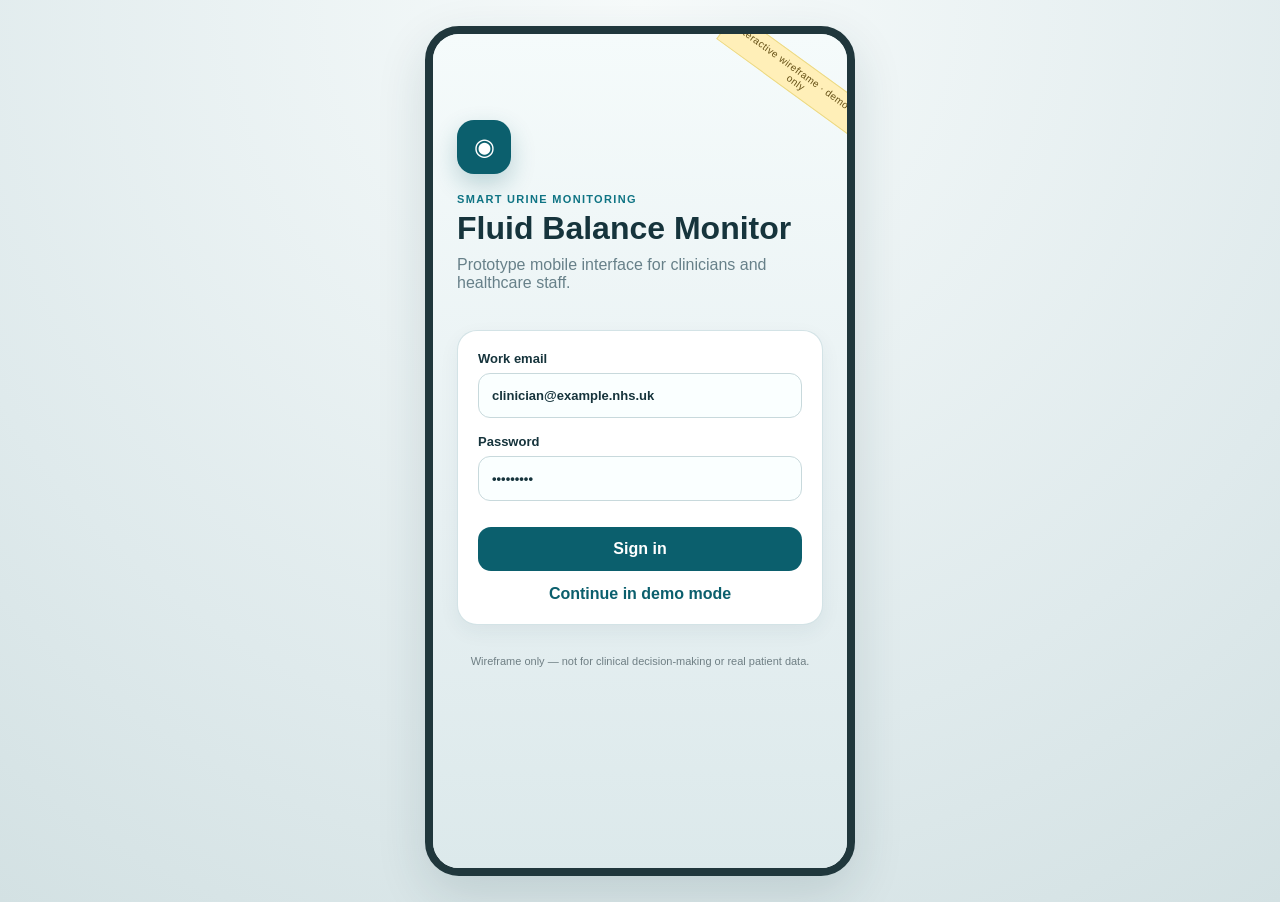
==== docs/index.html @ bb733d7a "Add mobile application wireframe" ====
<!doctype html>
<html lang="en">
<head>
  <meta charset="utf-8" />
  <meta name="viewport" content="width=device-width, initial-scale=1, viewport-fit=cover" />
  <meta name="theme-color" content="#0b5f6d" />
  <title>Smart Urine Monitoring – Mobile Wireframe</title>
  <link rel="stylesheet" href="styles.css" />
</head>
<body>
  <main class="app-shell" aria-label="Smart Urine Monitoring mobile wireframe">
    <div class="prototype-ribbon">Interactive wireframe · demo data only</div>

    <section id="login-screen" class="screen active auth-screen" data-screen="login">
      <div class="brand-block">
        <div class="brand-mark" aria-hidden="true">◉</div>
        <p class="eyebrow">SMART URINE MONITORING</p>
        <h1>Fluid Balance Monitor</h1>
        <p class="muted">Prototype mobile interface for clinicians and healthcare staff.</p>
      </div>

      <form id="login-form" class="card form-card">
        <label>
          Work email
          <input id="email" type="email" value="clinician@example.nhs.uk" autocomplete="username" required />
        </label>
        <label>
          Password
          <input id="password" type="password" value="prototype" autocomplete="current-password" required />
        </label>
        <button class="btn primary" type="submit">Sign in</button>
        <button class="text-btn" type="button" id="demo-login">Continue in demo mode</button>
      </form>

      <p class="clinical-note">Wireframe only — not for clinical decision-making or real patient data.</p>
    </section>

    <section id="app-screen" class="screen" data-screen="app">
      <header class="topbar">
        <div>
          <p class="eyebrow">SMART URINE MONITORING</p>
          <h2 id="page-title">Scan urinary bag</h2>
        </div>
        <button id="notification-button" class="icon-button" aria-label="Notifications">🔔<span id="notification-dot" class="notification-dot hidden"></span></button>
      </header>

      <div class="view active" id="scan-view" data-view="scan">
        <div class="section-intro">
          <h3>Link a urinary bag</h3>
          <p>Scan the QR label on the urinary bag to link the patient, bag and Nesso N1 device.</p>
        </div>

        <div class="camera-card">
          <video id="camera" playsinline muted></video>
          <div id="camera-placeholder" class="camera-placeholder">
            <div class="scan-frame" aria-hidden="true"><span></span><span></span><span></span><span></span></div>
            <p>Position the bag QR code inside the frame</p>
          </div>
          <div class="scan-line" aria-hidden="true"></div>
        </div>

        <div id="scan-message" class="status-line">Camera is off.</div>
        <button id="start-camera" class="btn secondary">Start camera / QR scan</button>
        <button id="demo-scan" class="btn primary">Use demo QR code</button>

        <div class="link-card">
          <strong>Expected QR content</strong>
          <code>UB-2026-001 | Patient P-0001 | Device NC-72X</code>
        </div>
      </div>

      <div class="view" id="patient-view" data-view="patient">
        <div class="patient-hero card">
          <div class="avatar">DP</div>
          <div>
            <p class="eyebrow">LINKED PATIENT</p>
            <h3>Demo Patient</h3>
            <p class="muted">Patient ID P-0001</p>
          </div>
          <span class="pill success">Bag linked</span>
        </div>

        <div class="card details-list">
          <div><span>Ward</span><strong>Ward 5A</strong></div>
          <div><span>Bed</span><strong>12</strong></div>
          <div><span>Urinary bag</span><strong>UB-2026-001</strong></div>
          <div><span>Device</span><strong>Nesso N1 · NC-72X</strong></div>
          <div><span>Monitoring</span><strong>Continuous</strong></div>
          <div><span>Last QR scan</span><strong id="last-scan-time">Not scanned</strong></div>
        </div>

        <button class="btn primary nav-shortcut" data-go="dashboard">View fluid balance</button>
        <button class="btn ghost nav-shortcut" data-go="scan">Scan a different bag</button>
      </div>

      <div class="view" id="dashboard-view" data-view="dashboard">
        <div id="alert-banner" class="alert-banner hidden" role="alert">
          <div class="alert-icon">!</div>
          <div>
            <strong>Urine volume above threshold</strong>
            <p><span id="alert-volume">0</span> mL recorded; threshold is <span id="alert-threshold">0</span> mL.</p>
          </div>
          <button id="ack-alert" class="small-btn">Acknowledge</button>
        </div>

        <div class="dashboard-head">
          <div>
            <p class="eyebrow">PATIENT P-0001 · BAG UB-2026-001</p>
            <h3>Current fluid output</h3>
          </div>
          <span id="connection-pill" class="pill">Demo feed</span>
        </div>

        <div class="card metric-card">
          <div class="metric-topline">
            <span>Urine volume</span>
            <span id="volume-status" class="pill success">Within threshold</span>
          </div>
          <div class="big-number"><span id="volume-value">50.4</span><small>mL</small></div>
          <div class="progress-track"><div id="volume-progress" class="progress-fill"></div></div>
          <p class="progress-caption"><span>0 mL</span><span>Alert threshold: <strong id="threshold-inline">400</strong> mL</span></p>
        </div>

        <div class="metric-grid">
          <div class="card mini-metric"><span>Clarity</span><strong id="clarity-value">CLOUDY</strong><small>Sensor state</small></div>
          <div class="card mini-metric"><span>Pulses</span><strong id="pulses-value">226</strong><small>Flow sensor</small></div>
        </div>

        <div class="card source-card">
          <div class="source-header">
            <div>
              <span class="eyebrow">PROTOTYPE INPUT</span>
              <h4>Nesso N1 sensor feed</h4>
            </div>
            <span id="feed-time">Sample reading</span>
          </div>
          <div class="sensor-row"><span>Turbidity raw</span><strong id="raw-value">1731</strong></div>
          <div class="sensor-row"><span>Vout</span><strong><span id="vout-value">1.39</span> V</strong></div>
          <div class="sensor-row"><span>Vin</span><strong><span id="vin-value">2.09</span> V</strong></div>
          <div class="button-row">
            <button id="serial-connect" class="btn secondary compact">Connect Web Serial</button>
            <button id="simulate-reading" class="btn ghost compact">+50 mL demo</button>
          </div>
          <p id="serial-status" class="helper">Web Serial is optional; demo mode works on GitHub Pages without hardware.</p>
        </div>

        <div class="card threshold-callout">
          <div><strong>High-volume alert</strong><p>Current threshold: <span id="threshold-card">400</span> mL</p></div>
          <button class="small-btn nav-shortcut" data-go="settings">Change</button>
        </div>
      </div>

      <div class="view" id="notifications-view" data-view="notifications">
        <div class="section-intro">
          <h3>Notifications</h3>
          <p>Clinical alerts created by the monitoring prototype.</p>
        </div>
        <div id="notification-list" class="notification-list">
          <div class="empty-state">
            <div>🔔</div>
            <strong>No alerts yet</strong>
            <p>An alert will appear here when the monitored urine volume exceeds the configured threshold.</p>
          </div>
        </div>
      </div>

      <div class="view" id="settings-view" data-view="settings">
        <div class="section-intro">
          <h3>Alert threshold</h3>
          <p>Set the urine-volume level at which this patient should generate an app notification.</p>
        </div>

        <form id="threshold-form" class="card form-card">
          <label>
            High urine volume threshold (mL)
            <input id="threshold-input" type="number" min="50" max="2000" step="10" value="400" />
          </label>
          <input id="threshold-range" type="range" min="50" max="1000" step="10" value="400" aria-label="High urine volume threshold" />
          <div class="range-labels"><span>50 mL</span><strong><span id="threshold-preview">400</span> mL</strong><span>1000 mL</span></div>
          <button type="submit" class="btn primary">Save threshold</button>
        </form>

        <div class="card settings-card">
          <div><span>Alert channel</span><strong>In-app notification</strong></div>
          <div><span>Patient</span><strong>P-0001</strong></div>
          <div><span>Bag</span><strong>UB-2026-001</strong></div>
          <div><span>Data source</span><strong id="settings-source">Demo / Web Serial</strong></div>
        </div>

        <div class="card repo-card">
          <p class="eyebrow">PROJECT LINKS</p>
          <h4>Prototype source files</h4>
          <a href="https://github.com/SangeetaBhattacharya/Project" target="_blank" rel="noreferrer">Open Project repository ↗</a>
          <a href="https://github.com/SangeetaBhattacharya/Project/blob/main/urine_meter_nesso_n1_wifi_laptop_excel.ino" target="_blank" rel="noreferrer">Laptop / Web Serial firmware ↗</a>
          <a href="https://github.com/SangeetaBhattacharya/Project/blob/main/urine_meter_nesso_n1_wifi_excel.ino" target="_blank" rel="noreferrer">Wi-Fi / Excel firmware ↗</a>
          <a href="https://sangeetabhattacharya.github.io/index/" target="_blank" rel="noreferrer">Existing Nesso N1 Sensor Logger ↗</a>
        </div>
      </div>

      <nav class="bottom-nav" aria-label="Primary navigation">
        <button class="nav-item active" data-go="scan"><span>⌗</span><small>Scan</small></button>
        <button class="nav-item" data-go="patient"><span>♙</span><small>Patient</small></button>
        <button class="nav-item" data-go="dashboard"><span>▥</span><small>Balance</small></button>
        <button class="nav-item" data-go="notifications"><span>♢</span><small>Alerts</small></button>
        <button class="nav-item" data-go="settings"><span>⚙</span><small>Settings</small></button>
      </nav>
    </section>

    <div id="toast" class="toast" role="status" aria-live="polite"></div>
  </main>
  <script src="app.js"></script>
</body>
</html>
---- docs/styles.css ----
:root {
  --ink: #16343c;
  --muted: #678089;
  --line: #d9e5e8;
  --surface: #ffffff;
  --background: #edf4f5;
  --primary: #0b5f6d;
  --primary-2: #0f7484;
  --primary-soft: #e4f1f3;
  --success: #16794a;
  --success-soft: #e6f4ed;
  --warning: #b86c0e;
  --danger: #b52b35;
  --danger-soft: #fff0f1;
  --shadow: 0 18px 50px rgba(20, 55, 63, .14);
}
* { box-sizing: border-box; }
html { background: #dce8ea; }
body {
  margin: 0;
  min-height: 100vh;
  font-family: Inter, ui-sans-serif, -apple-system, BlinkMacSystemFont, "Segoe UI", sans-serif;
  color: var(--ink);
  background: radial-gradient(circle at top, #f7fbfb 0, #dfeaec 68%, #d3e1e3 100%);
}
button, input { font: inherit; }
button { cursor: pointer; }
.app-shell {
  position: relative;
  width: min(100%, 430px);
  min-height: 100vh;
  margin: 0 auto;
  background: var(--background);
  overflow-x: hidden;
  overflow-y: visible;
}
@media (min-width: 700px) {
  body { padding: 26px; }
  .app-shell { min-height: 850px; height: min(900px, calc(100vh - 52px)); border-radius: 34px; box-shadow: var(--shadow); border: 8px solid #20373c; }
}
.prototype-ribbon {
  position: absolute; z-index: 30; right: -42px; top: 27px; transform: rotate(36deg);
  width: 180px; text-align: center; padding: 5px 8px; font-size: 10px; letter-spacing: .04em;
  background: #ffefb8; color: #655015; border: 1px solid #ebd984;
}
.screen { display: none; min-height: 100vh; }
.screen.active { display: block; }
.auth-screen { padding: 86px 24px 30px; background: linear-gradient(180deg, #f5fbfb 0%, #e7f0f2 58%, #dce9eb 100%); }
.brand-block { margin-bottom: 38px; }
.brand-mark { width: 54px; height: 54px; border-radius: 17px; display: grid; place-items: center; background: var(--primary); color: white; font-size: 24px; margin-bottom: 19px; box-shadow: 0 10px 24px rgba(11,95,109,.24); }
.eyebrow { margin: 0 0 6px; font-size: 11px; font-weight: 800; letter-spacing: .12em; color: var(--primary-2); }
h1, h2, h3, h4, p { margin-top: 0; }
h1 { font-size: 32px; line-height: 1.08; margin-bottom: 10px; }
h2 { font-size: 21px; margin: 0; }
h3 { font-size: 20px; margin-bottom: 7px; }
h4 { font-size: 16px; margin-bottom: 5px; }
.muted, .section-intro p, .helper { color: var(--muted); }
.card { background: var(--surface); border: 1px solid rgba(208, 225, 228, .92); border-radius: 20px; box-shadow: 0 7px 20px rgba(35,75,84,.06); }
.form-card { padding: 20px; }
label { display: block; font-size: 13px; font-weight: 700; margin-bottom: 16px; }
input[type="email"], input[type="password"], input[type="number"] { width: 100%; margin-top: 7px; padding: 14px 13px; border: 1px solid #c8d9dc; border-radius: 12px; background: #faffff; color: var(--ink); outline: none; }
input:focus { border-color: var(--primary-2); box-shadow: 0 0 0 3px rgba(15,116,132,.12); }
.btn { width: 100%; border: 0; border-radius: 13px; padding: 13px 16px; font-weight: 800; margin-top: 10px; }
.btn.primary { background: var(--primary); color: white; }
.btn.secondary { background: var(--primary-soft); color: var(--primary); border: 1px solid #c5e0e4; }
.btn.ghost { background: transparent; color: var(--primary); border: 1px solid #bcd4d8; }
.btn.compact { margin-top: 0; padding: 10px; font-size: 12px; }
.text-btn { display: block; margin: 13px auto 0; background: none; border: 0; color: var(--primary); font-weight: 700; }
.clinical-note { margin: 28px 12px 0; font-size: 11px; line-height: 1.5; text-align: center; color: #6f7f84; }
#app-screen { padding-bottom: 92px; }
.topbar { position: sticky; top: 0; z-index: 20; display: flex; align-items: center; justify-content: space-between; padding: 21px 19px 15px; background: rgba(237,244,245,.94); backdrop-filter: blur(16px); border-bottom: 1px solid rgba(205,221,224,.72); }
.topbar .eyebrow { margin-bottom: 3px; }
.icon-button { position: relative; border: 1px solid #cedfe2; background: white; width: 42px; height: 42px; border-radius: 13px; }
.notification-dot { position: absolute; top: 7px; right: 7px; width: 9px; height: 9px; border-radius: 50%; background: var(--danger); border: 2px solid white; }
.hidden { display: none !important; }
.view { display: none; padding: 20px 18px 26px; }
.view.active { display: block; }
.section-intro { margin-bottom: 18px; }
.section-intro p { font-size: 13px; line-height: 1.5; margin-bottom: 0; }
.camera-card { position: relative; aspect-ratio: 4/5; max-height: 410px; overflow: hidden; border-radius: 26px; background: #18363d; border: 1px solid #31535a; box-shadow: 0 14px 34px rgba(20,55,63,.18); }
#camera { width: 100%; height: 100%; object-fit: cover; display: none; }
.camera-card.camera-on #camera { display: block; }
.camera-card.camera-on .camera-placeholder { background: rgba(7,33,38,.22); }
.camera-placeholder { position: absolute; inset: 0; display: flex; flex-direction: column; justify-content: center; align-items: center; gap: 22px; color: #dcecef; text-align: center; padding: 28px; background: radial-gradient(circle, #254a53, #17333a 70%); }
.scan-frame { position: relative; width: 190px; height: 190px; }
.scan-frame span { position: absolute; width: 45px; height: 45px; border-color: white; border-style: solid; }
.scan-frame span:nth-child(1) { top:0; left:0; border-width: 3px 0 0 3px; border-radius: 10px 0 0 0; }
.scan-frame span:nth-child(2) { top:0; right:0; border-width: 3px 3px 0 0; border-radius: 0 10px 0 0; }
.scan-frame span:nth-child(3) { bottom:0; left:0; border-width: 0 0 3px 3px; border-radius: 0 0 0 10px; }
.scan-frame span:nth-child(4) { bottom:0; right:0; border-width: 0 3px 3px 0; border-radius: 0 0 10px 0; }
.scan-line { position: absolute; z-index: 3; left: 26%; right: 26%; top: 48%; height: 2px; background: #7cf3d0; box-shadow: 0 0 12px #7cf3d0; animation: scan 2s ease-in-out infinite; }
@keyframes scan { 0%,100% { transform: translateY(-75px); opacity:.45;} 50% { transform: translateY(75px); opacity:1;} }
.status-line { font-size: 12px; color: var(--muted); padding: 12px 3px 2px; }
.link-card { margin-top: 17px; padding: 14px 15px; border-radius: 14px; background: #e5eef0; border: 1px dashed #aac4c9; font-size: 12px; }
.link-card code { display: block; margin-top: 7px; color: #44636a; white-space: normal; }
.patient-hero { padding: 16px; display: grid; grid-template-columns: 48px 1fr auto; gap: 12px; align-items: center; margin-bottom: 14px; }
.avatar { width: 48px; height: 48px; border-radius: 15px; background: var(--primary-soft); color: var(--primary); display: grid; place-items:center; font-weight: 900; }
.patient-hero h3, .patient-hero p { margin-bottom: 0; }
.pill { display: inline-flex; align-items: center; gap: 5px; border-radius: 999px; padding: 6px 9px; background: #eef3f4; color: #526a70; font-size: 10px; font-weight: 800; white-space: nowrap; }
.pill.success { background: var(--success-soft); color: var(--success); }
.pill.danger { background: var(--danger-soft); color: var(--danger); }
.details-list { padding: 5px 15px; margin-bottom: 14px; }
.details-list > div, .settings-card > div { display: flex; justify-content: space-between; gap: 18px; padding: 14px 0; border-bottom: 1px solid #e8eff0; font-size: 13px; }
.details-list > div:last-child, .settings-card > div:last-child { border-bottom: 0; }
.details-list span, .settings-card span { color: var(--muted); }
.dashboard-head { display: flex; justify-content: space-between; align-items: start; margin-bottom: 12px; }
.metric-card { padding: 18px; }
.metric-topline { display:flex; justify-content: space-between; align-items:center; font-size: 13px; color: var(--muted); }
.big-number { font-size: 53px; letter-spacing: -0.04em; font-weight: 850; margin: 15px 0 13px; color: var(--ink); }
.big-number small { font-size: 16px; letter-spacing: 0; margin-left: 7px; color: var(--muted); }
.progress-track { height: 10px; background: #e6edef; border-radius: 999px; overflow: hidden; }
.progress-fill { height: 100%; width: 12.6%; background: var(--primary-2); border-radius: inherit; transition: width .35s ease, background .2s ease; }
.progress-fill.danger { background: var(--danger); }
.progress-caption { display:flex; justify-content:space-between; margin: 8px 0 0; font-size:10px; color:var(--muted); }
.metric-grid { display:grid; grid-template-columns:1fr 1fr; gap: 11px; margin-top: 11px; }
.mini-metric { padding: 15px; }
.mini-metric span, .mini-metric small { display:block; color:var(--muted); font-size:11px; }
.mini-metric strong { display:block; margin:8px 0 3px; font-size:18px; }
.source-card { margin-top: 11px; padding: 16px; }
.source-header { display:flex; justify-content:space-between; gap:12px; align-items:start; padding-bottom: 7px; }
.source-header h4 { margin:0; }
.source-header > span { color:var(--muted); font-size:10px; }
.sensor-row { display:flex; justify-content:space-between; padding:10px 0; border-top:1px solid #e9eff0; font-size:12px; }
.sensor-row span { color:var(--muted); }
.button-row { display:grid; grid-template-columns:1.35fr 1fr; gap:8px; margin-top:8px; }
.helper { font-size: 10px; line-height:1.4; margin:9px 0 0; }
.threshold-callout { display:flex; justify-content:space-between; align-items:center; margin-top:11px; padding:15px; }
.threshold-callout p { margin:4px 0 0; color:var(--muted); font-size:11px; }
.small-btn { border:1px solid #c1d5d9; background:#f7fbfb; color:var(--primary); border-radius:10px; padding:8px 10px; font-size:11px; font-weight:800; }
.alert-banner { display:grid; grid-template-columns:36px 1fr; gap:10px; align-items:start; margin-bottom:12px; padding:13px; border-radius:16px; background:var(--danger-soft); border:1px solid #efc3c8; color:#7d222a; }
.alert-banner .small-btn { grid-column:2; justify-self:start; background:white; border-color:#e9b8bd; color:#8f2b33; }
.alert-icon { width:34px; height:34px; border-radius:50%; display:grid; place-items:center; background:var(--danger); color:white; font-weight:900; }
.alert-banner p { margin:4px 0 0; font-size:11px; line-height:1.4; }
.notification-list { display:grid; gap:11px; }
.notification-card { padding:15px; border-left:4px solid var(--danger); }
.notification-card time { display:block; font-size:10px; color:var(--muted); margin-top:7px; }
.notification-card p { margin:5px 0 0; font-size:12px; color:#6a3a3f; }
.empty-state { padding:48px 28px; border:1px dashed #bdd0d4; border-radius:20px; text-align:center; color:var(--muted); background:rgba(255,255,255,.55); }
.empty-state > div { font-size:34px; margin-bottom:12px; }
.empty-state strong { color:var(--ink); }
.empty-state p { font-size:12px; line-height:1.5; margin:8px 0 0; }
#threshold-range { width:100%; accent-color: var(--primary); }
.range-labels { display:flex; align-items:center; justify-content:space-between; font-size:10px; color:var(--muted); margin-top:5px; }
.range-labels strong { color:var(--primary); font-size:13px; }
.settings-card { margin-top:12px; padding:5px 15px; }
.repo-card { margin-top:12px; padding:16px; }
.repo-card a { display:block; padding:11px 0; color:var(--primary); text-decoration:none; font-size:12px; font-weight:750; border-top:1px solid #e8eff0; }
.repo-card h4 { margin-bottom:10px; }
.bottom-nav { position:fixed; z-index:22; bottom:0; left:50%; transform:translateX(-50%); width:min(100%, 430px); display:grid; grid-template-columns:repeat(5,1fr); min-height:75px; padding:7px 4px calc(8px + env(safe-area-inset-bottom)); background:rgba(255,255,255,.97); border-top:1px solid #d4e1e3; box-shadow:0 -10px 28px rgba(35,75,84,.06); }
.nav-item { border:0; background:none; color:#789096; display:flex; flex-direction:column; gap:4px; align-items:center; justify-content:center; border-radius:12px; }
.nav-item span { font-size:20px; line-height:1; }
.nav-item small { font-size:9px; font-weight:800; }
.nav-item.active { color:var(--primary); background:#edf7f8; }
.toast { position:absolute; left:18px; right:18px; bottom:91px; z-index:40; transform:translateY(30px); opacity:0; pointer-events:none; padding:12px 14px; border-radius:13px; background:#193f47; color:white; font-size:12px; box-shadow:0 12px 30px rgba(18,51,58,.25); transition:.25s ease; }
.toast.show { transform:translateY(0); opacity:1; }

@media (min-width: 700px) {
  .app-shell { overflow-y: auto; }
  .screen { min-height: 100%; }
  .bottom-nav { bottom: 26px; width: 414px; border-radius: 0 0 25px 25px; }
}
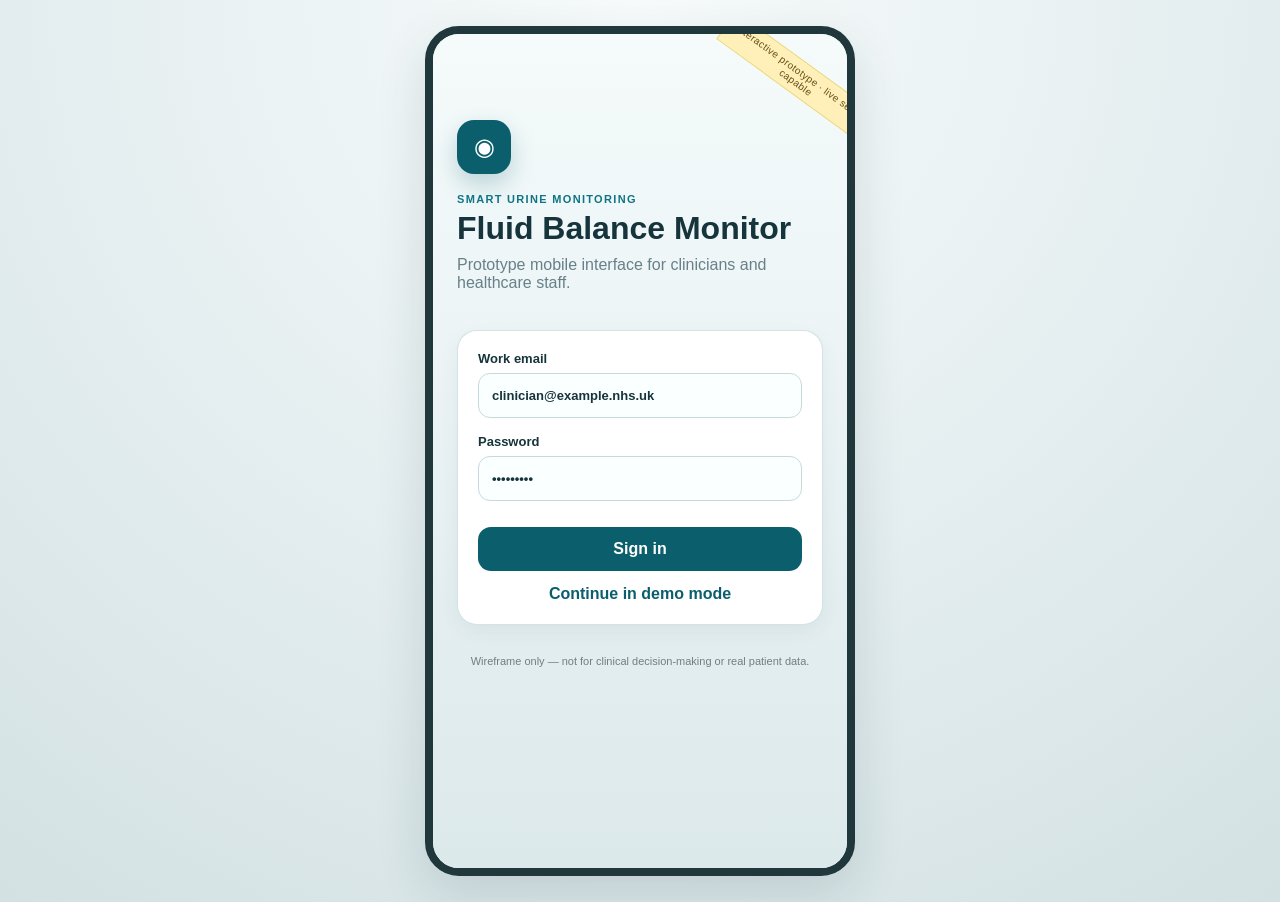
==== commit 435129b3: "Update print statement from 'Hello' to 'Goodbye'" ====
--- a/docs/index.html
+++ b/docs/index.html
@@ -1,213 +1,1209 @@
 <!doctype html>
 <html lang="en">
+
 <head>
+
   <meta charset="utf-8" />
-  <meta name="viewport" content="width=device-width, initial-scale=1, viewport-fit=cover" />
-  <meta name="theme-color" content="#0b5f6d" />
-  <title>Smart Urine Monitoring – Mobile Wireframe</title>
-  <link rel="stylesheet" href="styles.css" />
+
+  <meta
+    name="viewport"
+    content="width=device-width, initial-scale=1, viewport-fit=cover"
+  />
+
+  <meta
+    name="theme-color"
+    content="#0b5f6d"
+  />
+
+  <title>
+    Smart Urine Monitoring
+  </title>
+
+  <link
+    rel="stylesheet"
+    href="styles.css"
+  />
+
 </head>
+
 <body>
-  <main class="app-shell" aria-label="Smart Urine Monitoring mobile wireframe">
-    <div class="prototype-ribbon">Interactive wireframe · demo data only</div>
-
-    <section id="login-screen" class="screen active auth-screen" data-screen="login">
+
+  <main
+    class="app-shell"
+    aria-label="Smart Urine Monitoring mobile wireframe"
+  >
+
+    <div class="prototype-ribbon">
+      Interactive prototype · live sensor capable
+    </div>
+
+
+    <!-- LOGIN -->
+
+    <section
+      id="login-screen"
+      class="screen active auth-screen"
+    >
+
       <div class="brand-block">
-        <div class="brand-mark" aria-hidden="true">◉</div>
-        <p class="eyebrow">SMART URINE MONITORING</p>
-        <h1>Fluid Balance Monitor</h1>
-        <p class="muted">Prototype mobile interface for clinicians and healthcare staff.</p>
+
+        <div class="brand-mark">
+          ◉
+        </div>
+
+        <p class="eyebrow">
+          SMART URINE MONITORING
+        </p>
+
+        <h1>
+          Fluid Balance Monitor
+        </h1>
+
+        <p class="muted">
+          Prototype mobile interface for clinicians
+          and healthcare staff.
+        </p>
+
       </div>
 
-      <form id="login-form" class="card form-card">
+
+      <form
+        id="login-form"
+        class="card form-card"
+      >
+
         <label>
+
           Work email
-          <input id="email" type="email" value="clinician@example.nhs.uk" autocomplete="username" required />
+
+          <input
+            id="email"
+            type="email"
+            value="clinician@example.nhs.uk"
+            required
+          />
+
         </label>
+
+
         <label>
+
           Password
-          <input id="password" type="password" value="prototype" autocomplete="current-password" required />
+
+          <input
+            id="password"
+            type="password"
+            value="prototype"
+            required
+          />
+
         </label>
-        <button class="btn primary" type="submit">Sign in</button>
-        <button class="text-btn" type="button" id="demo-login">Continue in demo mode</button>
+
+
+        <button
+          class="btn primary"
+          type="submit"
+        >
+          Sign in
+        </button>
+
+
+        <button
+          class="text-btn"
+          type="button"
+          id="demo-login"
+        >
+          Continue in demo mode
+        </button>
+
       </form>
 
-      <p class="clinical-note">Wireframe only — not for clinical decision-making or real patient data.</p>
+
+      <p class="clinical-note">
+        Wireframe only — not for clinical
+        decision-making or real patient data.
+      </p>
+
     </section>
 
-    <section id="app-screen" class="screen" data-screen="app">
+
+    <!-- APPLICATION -->
+
+    <section
+      id="app-screen"
+      class="screen"
+    >
+
+
       <header class="topbar">
+
         <div>
-          <p class="eyebrow">SMART URINE MONITORING</p>
-          <h2 id="page-title">Scan urinary bag</h2>
-        </div>
-        <button id="notification-button" class="icon-button" aria-label="Notifications">🔔<span id="notification-dot" class="notification-dot hidden"></span></button>
+
+          <p class="eyebrow">
+            SMART URINE MONITORING
+          </p>
+
+          <h2 id="page-title">
+            Scan urinary bag
+          </h2>
+
+        </div>
+
+
+        <button
+          id="notification-button"
+          class="icon-button"
+        >
+
+          🔔
+
+          <span
+            id="notification-dot"
+            class="notification-dot hidden"
+          ></span>
+
+        </button>
+
       </header>
 
-      <div class="view active" id="scan-view" data-view="scan">
+
+      <!-- QR SCAN -->
+
+      <div
+        class="view active"
+        data-view="scan"
+      >
+
         <div class="section-intro">
-          <h3>Link a urinary bag</h3>
-          <p>Scan the QR label on the urinary bag to link the patient, bag and Nesso N1 device.</p>
-        </div>
+
+          <h3>
+            Link a urinary bag
+          </h3>
+
+          <p>
+            Scan the QR label on the urinary bag
+            to link the patient, bag and Nesso N1 device.
+          </p>
+
+        </div>
+
 
         <div class="camera-card">
-          <video id="camera" playsinline muted></video>
-          <div id="camera-placeholder" class="camera-placeholder">
-            <div class="scan-frame" aria-hidden="true"><span></span><span></span><span></span><span></span></div>
-            <p>Position the bag QR code inside the frame</p>
-          </div>
-          <div class="scan-line" aria-hidden="true"></div>
-        </div>
-
-        <div id="scan-message" class="status-line">Camera is off.</div>
-        <button id="start-camera" class="btn secondary">Start camera / QR scan</button>
-        <button id="demo-scan" class="btn primary">Use demo QR code</button>
+
+          <video
+            id="camera"
+            playsinline
+            muted
+          ></video>
+
+
+          <div
+            id="camera-placeholder"
+            class="camera-placeholder"
+          >
+
+            <div class="scan-frame">
+
+              <span></span>
+              <span></span>
+              <span></span>
+              <span></span>
+
+            </div>
+
+            <p>
+              Position the bag QR code
+              inside the frame
+            </p>
+
+          </div>
+
+          <div class="scan-line"></div>
+
+        </div>
+
+
+        <div
+          id="scan-message"
+          class="status-line"
+        >
+          Camera is off.
+        </div>
+
+
+        <button
+          id="start-camera"
+          class="btn secondary"
+        >
+          Start camera / QR scan
+        </button>
+
+
+        <button
+          id="demo-scan"
+          class="btn primary"
+        >
+          Use demo QR code
+        </button>
+
 
         <div class="link-card">
-          <strong>Expected QR content</strong>
-          <code>UB-2026-001 | Patient P-0001 | Device NC-72X</code>
-        </div>
+
+          <strong>
+            Expected QR content
+          </strong>
+
+          <code>
+            UB-2026-001 |
+            Patient P-0001 |
+            Device NC-72X
+          </code>
+
+        </div>
+
       </div>
 
-      <div class="view" id="patient-view" data-view="patient">
+
+      <!-- PATIENT DETAILS -->
+
+      <div
+        class="view"
+        data-view="patient"
+      >
+
         <div class="patient-hero card">
-          <div class="avatar">DP</div>
-          <div>
-            <p class="eyebrow">LINKED PATIENT</p>
-            <h3>Demo Patient</h3>
-            <p class="muted">Patient ID P-0001</p>
-          </div>
-          <span class="pill success">Bag linked</span>
-        </div>
+
+          <div class="avatar">
+            DP
+          </div>
+
+          <div>
+
+            <p class="eyebrow">
+              LINKED PATIENT
+            </p>
+
+            <h3>
+              Demo Patient
+            </h3>
+
+            <p class="muted">
+              Patient ID P-0001
+            </p>
+
+          </div>
+
+
+          <span class="pill success">
+            Bag linked
+          </span>
+
+        </div>
+
 
         <div class="card details-list">
-          <div><span>Ward</span><strong>Ward 5A</strong></div>
-          <div><span>Bed</span><strong>12</strong></div>
-          <div><span>Urinary bag</span><strong>UB-2026-001</strong></div>
-          <div><span>Device</span><strong>Nesso N1 · NC-72X</strong></div>
-          <div><span>Monitoring</span><strong>Continuous</strong></div>
-          <div><span>Last QR scan</span><strong id="last-scan-time">Not scanned</strong></div>
-        </div>
-
-        <button class="btn primary nav-shortcut" data-go="dashboard">View fluid balance</button>
-        <button class="btn ghost nav-shortcut" data-go="scan">Scan a different bag</button>
+
+          <div>
+            <span>Ward</span>
+            <strong>Ward 5A</strong>
+          </div>
+
+          <div>
+            <span>Bed</span>
+            <strong>12</strong>
+          </div>
+
+          <div>
+            <span>Urinary bag</span>
+            <strong>UB-2026-001</strong>
+          </div>
+
+          <div>
+            <span>Device</span>
+            <strong>
+              Nesso N1 · NC-72X
+            </strong>
+          </div>
+
+          <div>
+            <span>Monitoring</span>
+            <strong>
+              Continuous
+            </strong>
+          </div>
+
+          <div>
+            <span>Last QR scan</span>
+            <strong id="last-scan-time">
+              Not scanned
+            </strong>
+          </div>
+
+        </div>
+
+
+        <button
+          class="btn primary"
+          data-go="dashboard"
+        >
+          View live urine monitoring
+        </button>
+
       </div>
 
-      <div class="view" id="dashboard-view" data-view="dashboard">
-        <div id="alert-banner" class="alert-banner hidden" role="alert">
-          <div class="alert-icon">!</div>
-          <div>
-            <strong>Urine volume above threshold</strong>
-            <p><span id="alert-volume">0</span> mL recorded; threshold is <span id="alert-threshold">0</span> mL.</p>
-          </div>
-          <button id="ack-alert" class="small-btn">Acknowledge</button>
-        </div>
+
+      <!-- LIVE SENSOR DATA -->
+
+      <div
+        class="view"
+        data-view="dashboard"
+      >
+
+        <div
+          id="alert-banner"
+          class="alert-banner hidden"
+        >
+
+          <div class="alert-icon">
+            !
+          </div>
+
+          <div>
+
+            <strong>
+              Urine volume above threshold
+            </strong>
+
+            <p>
+
+              <span id="alert-volume">
+                0
+              </span>
+
+              mL recorded;
+
+              threshold is
+
+              <span id="alert-threshold">
+                0
+              </span>
+
+              mL.
+
+            </p>
+
+          </div>
+
+
+          <button
+            id="ack-alert"
+            class="small-btn"
+          >
+            Acknowledge
+          </button>
+
+        </div>
+
 
         <div class="dashboard-head">
-          <div>
-            <p class="eyebrow">PATIENT P-0001 · BAG UB-2026-001</p>
-            <h3>Current fluid output</h3>
-          </div>
-          <span id="connection-pill" class="pill">Demo feed</span>
-        </div>
+
+          <div>
+
+            <p class="eyebrow">
+              PATIENT P-0001 · BAG UB-2026-001
+            </p>
+
+            <h3>
+              Current urine output
+            </h3>
+
+          </div>
+
+
+          <span
+            id="connection-pill"
+            class="pill"
+          >
+            Waiting
+          </span>
+
+        </div>
+
 
         <div class="card metric-card">
+
           <div class="metric-topline">
-            <span>Urine volume</span>
-            <span id="volume-status" class="pill success">Within threshold</span>
-          </div>
-          <div class="big-number"><span id="volume-value">50.4</span><small>mL</small></div>
-          <div class="progress-track"><div id="volume-progress" class="progress-fill"></div></div>
-          <p class="progress-caption"><span>0 mL</span><span>Alert threshold: <strong id="threshold-inline">400</strong> mL</span></p>
-        </div>
+
+            <span>
+              Urine volume
+            </span>
+
+            <span
+              id="volume-status"
+              class="pill success"
+            >
+              Within threshold
+            </span>
+
+          </div>
+
+
+          <div class="big-number">
+
+            <span id="volume-value">
+              50.4
+            </span>
+
+            <small>
+              mL
+            </small>
+
+          </div>
+
+
+          <div class="progress-track">
+
+            <div
+              id="volume-progress"
+              class="progress-fill"
+            ></div>
+
+          </div>
+
+
+          <p class="progress-caption">
+
+            <span>
+              0 mL
+            </span>
+
+            <span>
+
+              Alert threshold:
+
+              <strong id="threshold-inline">
+                400
+              </strong>
+
+              mL
+
+            </span>
+
+          </p>
+
+        </div>
+
 
         <div class="metric-grid">
-          <div class="card mini-metric"><span>Clarity</span><strong id="clarity-value">CLOUDY</strong><small>Sensor state</small></div>
-          <div class="card mini-metric"><span>Pulses</span><strong id="pulses-value">226</strong><small>Flow sensor</small></div>
-        </div>
+
+          <div class="card mini-metric">
+
+            <span>
+              Clarity
+            </span>
+
+            <strong id="clarity-value">
+              CLOUDY
+            </strong>
+
+            <small>
+              Sensor state
+            </small>
+
+          </div>
+
+
+          <div class="card mini-metric">
+
+            <span>
+              Pulses
+            </span>
+
+            <strong id="pulses-value">
+              226
+            </strong>
+
+            <small>
+              Flow sensor
+            </small>
+
+          </div>
+
+        </div>
+
 
         <div class="card source-card">
+
           <div class="source-header">
+
             <div>
-              <span class="eyebrow">PROTOTYPE INPUT</span>
-              <h4>Nesso N1 sensor feed</h4>
+
+              <span class="eyebrow">
+                PROTOTYPE INPUT
+              </span>
+
+              <h4>
+                Nesso N1 sensor feed
+              </h4>
+
             </div>
-            <span id="feed-time">Sample reading</span>
-          </div>
-          <div class="sensor-row"><span>Turbidity raw</span><strong id="raw-value">1731</strong></div>
-          <div class="sensor-row"><span>Vout</span><strong><span id="vout-value">1.39</span> V</strong></div>
-          <div class="sensor-row"><span>Vin</span><strong><span id="vin-value">2.09</span> V</strong></div>
+
+            <span id="feed-time">
+              Waiting
+            </span>
+
+          </div>
+
+
+          <div class="sensor-row">
+
+            <span>
+              Turbidity raw
+            </span>
+
+            <strong id="raw-value">
+              1731
+            </strong>
+
+          </div>
+
+
+          <div class="sensor-row">
+
+            <span>
+              Vout
+            </span>
+
+            <strong>
+
+              <span id="vout-value">
+                1.39
+              </span>
+
+              V
+
+            </strong>
+
+          </div>
+
+
+          <div class="sensor-row">
+
+            <span>
+              Vin
+            </span>
+
+            <strong>
+
+              <span id="vin-value">
+                2.09
+              </span>
+
+              V
+
+            </strong>
+
+          </div>
+
+
           <div class="button-row">
-            <button id="serial-connect" class="btn secondary compact">Connect Web Serial</button>
-            <button id="simulate-reading" class="btn ghost compact">+50 mL demo</button>
-          </div>
-          <p id="serial-status" class="helper">Web Serial is optional; demo mode works on GitHub Pages without hardware.</p>
-        </div>
+
+            <button
+              id="serial-connect"
+              class="btn secondary compact"
+            >
+              Connect Web Serial
+            </button>
+
+
+            <button
+              id="simulate-reading"
+              class="btn ghost compact"
+            >
+              +50 mL demo
+            </button>
+
+          </div>
+
+
+          <p
+            id="serial-status"
+            class="helper"
+          >
+            When using the separate Sensor Logger,
+            do not connect Web Serial here.
+          </p>
+
+        </div>
+
 
         <div class="card threshold-callout">
-          <div><strong>High-volume alert</strong><p>Current threshold: <span id="threshold-card">400</span> mL</p></div>
-          <button class="small-btn nav-shortcut" data-go="settings">Change</button>
-        </div>
+
+          <div>
+
+            <strong>
+              High-volume alert
+            </strong>
+
+            <p>
+
+              Current threshold:
+
+              <span id="threshold-card">
+                400
+              </span>
+
+              mL
+
+            </p>
+
+          </div>
+
+
+          <button
+            class="small-btn"
+            data-go="settings"
+          >
+            Change
+          </button>
+
+        </div>
+
+
+        <button
+          class="btn primary"
+          data-go="chart"
+        >
+          Open fluid balance chart
+        </button>
+
       </div>
 
-      <div class="view" id="notifications-view" data-view="notifications">
+
+      <!-- FLUID BALANCE CHART -->
+
+      <div
+        class="view"
+        data-view="chart"
+      >
+
         <div class="section-intro">
-          <h3>Notifications</h3>
-          <p>Clinical alerts created by the monitoring prototype.</p>
-        </div>
-        <div id="notification-list" class="notification-list">
+
+          <h3>
+            Fluid balance chart
+          </h3>
+
+          <p>
+            Urine output is filled automatically
+            from the Nesso N1.
+            Other values are entered by nursing staff.
+          </p>
+
+        </div>
+
+
+        <div class="card live-strip">
+
+          <div>
+
+            <span class="eyebrow">
+              LIVE NESSO N1
+            </span>
+
+            <strong>
+
+              <span id="chart-live-volume">
+                0.0
+              </span>
+
+              mL cumulative urine
+
+            </strong>
+
+            <small id="chart-source">
+              Waiting for sensor feed
+            </small>
+
+          </div>
+
+
+          <span
+            id="chart-connection-pill"
+            class="pill"
+          >
+            Waiting
+          </span>
+
+        </div>
+
+
+        <div class="chart-actions">
+
+          <button
+            id="add-current-hour"
+            class="btn secondary compact"
+          >
+            + Current hour
+          </button>
+
+
+          <button
+            id="export-fluid-csv"
+            class="btn ghost compact"
+          >
+            Export CSV
+          </button>
+
+        </div>
+
+
+        <div class="fluid-table-wrap card">
+
+          <table class="fluid-table">
+
+            <thead>
+
+              <tr class="group-head">
+
+                <th rowspan="2">
+                  Time
+                </th>
+
+                <th colspan="4">
+                  Fluid Input (mL)
+                </th>
+
+                <th colspan="4">
+                  Fluid Output (mL)
+                </th>
+
+                <th rowspan="2">
+                  Cumulative
+                  <br>
+                  Balance
+                </th>
+
+                <th rowspan="2">
+                  RN
+                  <br>
+                  Initials
+                </th>
+
+              </tr>
+
+
+              <tr>
+
+                <th>
+                  Oral
+                </th>
+
+                <th>
+                  IV
+                  <br>
+                  Fluids
+                </th>
+
+                <th>
+                  IV
+                  <br>
+                  Meds
+                </th>
+
+                <th>
+                  Running
+                  <br>
+                  Total
+                </th>
+
+                <th class="auto-head">
+                  Urine
+                  <br>
+                  <small>
+                    Auto
+                  </small>
+                </th>
+
+                <th>
+                  Drain
+                </th>
+
+                <th>
+                  Vomit
+                </th>
+
+                <th>
+                  Running
+                  <br>
+                  Total
+                </th>
+
+              </tr>
+
+            </thead>
+
+
+            <tbody id="fluid-balance-body">
+            </tbody>
+
+          </table>
+
+        </div>
+
+
+        <p class="table-hint">
+          ↔ Swipe horizontally to see all columns.
+          Urine cells are read-only and update
+          automatically from the Nesso N1.
+        </p>
+
+
+        <div class="card balance-summary">
+
+          <div>
+
+            <span>
+              Total input
+            </span>
+
+            <strong>
+
+              <span id="summary-input">
+                0
+              </span>
+
+              mL
+
+            </strong>
+
+          </div>
+
+
+          <div>
+
+            <span>
+              Total output
+            </span>
+
+            <strong>
+
+              <span id="summary-output">
+                0
+              </span>
+
+              mL
+
+            </strong>
+
+          </div>
+
+
+          <div>
+
+            <span>
+              Current balance
+            </span>
+
+            <strong id="summary-balance">
+              0 mL
+            </strong>
+
+          </div>
+
+        </div>
+
+
+        <div class="card chart-note">
+
+          <strong>
+            Automatic urine logging
+          </strong>
+
+          <p>
+            The Nesso N1 reports cumulative volume.
+            The application records only the increase
+            since the previous reading into the current
+            hourly row.
+          </p>
+
+        </div>
+
+
+        <button
+          id="reset-fluid-session"
+          class="btn ghost"
+        >
+          Start new fluid-balance session
+        </button>
+
+      </div>
+
+
+      <!-- ALERTS -->
+
+      <div
+        class="view"
+        data-view="notifications"
+      >
+
+        <div class="section-intro">
+
+          <h3>
+            Notifications
+          </h3>
+
+          <p>
+            Alerts generated by
+            the monitoring prototype.
+          </p>
+
+        </div>
+
+
+        <div
+          id="notification-list"
+          class="notification-list"
+        >
+
           <div class="empty-state">
-            <div>🔔</div>
-            <strong>No alerts yet</strong>
-            <p>An alert will appear here when the monitored urine volume exceeds the configured threshold.</p>
-          </div>
-        </div>
+
+            <div>
+              🔔
+            </div>
+
+            <strong>
+              No alerts yet
+            </strong>
+
+            <p>
+              An alert will appear here
+              if urine volume exceeds
+              the configured threshold.
+            </p>
+
+          </div>
+
+        </div>
+
       </div>
 
-      <div class="view" id="settings-view" data-view="settings">
+
+      <!-- SETTINGS -->
+
+      <div
+        class="view"
+        data-view="settings"
+      >
+
         <div class="section-intro">
-          <h3>Alert threshold</h3>
-          <p>Set the urine-volume level at which this patient should generate an app notification.</p>
-        </div>
-
-        <form id="threshold-form" class="card form-card">
+
+          <h3>
+            Alert threshold
+          </h3>
+
+          <p>
+            Set the urine-volume level
+            that should generate an alert.
+          </p>
+
+        </div>
+
+
+        <form
+          id="threshold-form"
+          class="card form-card"
+        >
+
           <label>
+
             High urine volume threshold (mL)
-            <input id="threshold-input" type="number" min="50" max="2000" step="10" value="400" />
+
+            <input
+              id="threshold-input"
+              type="number"
+              min="50"
+              max="2000"
+              step="10"
+              value="400"
+            />
+
           </label>
-          <input id="threshold-range" type="range" min="50" max="1000" step="10" value="400" aria-label="High urine volume threshold" />
-          <div class="range-labels"><span>50 mL</span><strong><span id="threshold-preview">400</span> mL</strong><span>1000 mL</span></div>
-          <button type="submit" class="btn primary">Save threshold</button>
+
+
+          <input
+            id="threshold-range"
+            type="range"
+            min="50"
+            max="1000"
+            step="10"
+            value="400"
+          />
+
+
+          <div class="range-labels">
+
+            <span>
+              50 mL
+            </span>
+
+            <strong>
+
+              <span id="threshold-preview">
+                400
+              </span>
+
+              mL
+
+            </strong>
+
+            <span>
+              1000 mL
+            </span>
+
+          </div>
+
+
+          <button
+            type="submit"
+            class="btn primary"
+          >
+            Save threshold
+          </button>
+
         </form>
 
+
         <div class="card settings-card">
-          <div><span>Alert channel</span><strong>In-app notification</strong></div>
-          <div><span>Patient</span><strong>P-0001</strong></div>
-          <div><span>Bag</span><strong>UB-2026-001</strong></div>
-          <div><span>Data source</span><strong id="settings-source">Demo / Web Serial</strong></div>
-        </div>
-
-        <div class="card repo-card">
-          <p class="eyebrow">PROJECT LINKS</p>
-          <h4>Prototype source files</h4>
-          <a href="https://github.com/SangeetaBhattacharya/Project" target="_blank" rel="noreferrer">Open Project repository ↗</a>
-          <a href="https://github.com/SangeetaBhattacharya/Project/blob/main/urine_meter_nesso_n1_wifi_laptop_excel.ino" target="_blank" rel="noreferrer">Laptop / Web Serial firmware ↗</a>
-          <a href="https://github.com/SangeetaBhattacharya/Project/blob/main/urine_meter_nesso_n1_wifi_excel.ino" target="_blank" rel="noreferrer">Wi-Fi / Excel firmware ↗</a>
-          <a href="https://sangeetabhattacharya.github.io/index/" target="_blank" rel="noreferrer">Existing Nesso N1 Sensor Logger ↗</a>
-        </div>
+
+          <div>
+
+            <span>
+              Alert channel
+            </span>
+
+            <strong>
+              In-app notification
+            </strong>
+
+          </div>
+
+
+          <div>
+
+            <span>
+              Patient
+            </span>
+
+            <strong>
+              P-0001
+            </strong>
+
+          </div>
+
+
+          <div>
+
+            <span>
+              Bag
+            </span>
+
+            <strong>
+              UB-2026-001
+            </strong>
+
+          </div>
+
+
+          <div>
+
+            <span>
+              Data source
+            </span>
+
+            <strong id="settings-source">
+              Waiting for live feed
+            </strong>
+
+          </div>
+
+        </div>
+
       </div>
 
-      <nav class="bottom-nav" aria-label="Primary navigation">
-        <button class="nav-item active" data-go="scan"><span>⌗</span><small>Scan</small></button>
-        <button class="nav-item" data-go="patient"><span>♙</span><small>Patient</small></button>
-        <button class="nav-item" data-go="dashboard"><span>▥</span><small>Balance</small></button>
-        <button class="nav-item" data-go="notifications"><span>♢</span><small>Alerts</small></button>
-        <button class="nav-item" data-go="settings"><span>⚙</span><small>Settings</small></button>
+
+      <!-- NAVIGATION -->
+
+      <nav class="bottom-nav">
+
+        <button
+          class="nav-item active"
+          data-go="scan"
+        >
+          <span>⌗</span>
+          <small>Scan</small>
+        </button>
+
+
+        <button
+          class="nav-item"
+          data-go="patient"
+        >
+          <span>♙</span>
+          <small>Patient</small>
+        </button>
+
+
+        <button
+          class="nav-item"
+          data-go="dashboard"
+        >
+          <span>◉</span>
+          <small>Live</small>
+        </button>
+
+
+        <button
+          class="nav-item"
+          data-go="chart"
+        >
+          <span>▦</span>
+          <small>Chart</small>
+        </button>
+
+
+        <button
+          class="nav-item"
+          data-go="notifications"
+        >
+          <span>♢</span>
+          <small>Alerts</small>
+        </button>
+
+
+        <button
+          class="nav-item"
+          data-go="settings"
+        >
+          <span>⚙</span>
+          <small>Settings</small>
+        </button>
+
       </nav>
+
     </section>
 
-    <div id="toast" class="toast" role="status" aria-live="polite"></div>
+
+    <div
+      id="toast"
+      class="toast"
+    ></div>
+
   </main>
-  <script src="app.js"></script>
+
+
+  <script src="app.js">
+  </script>
+
 </body>
+
 </html>
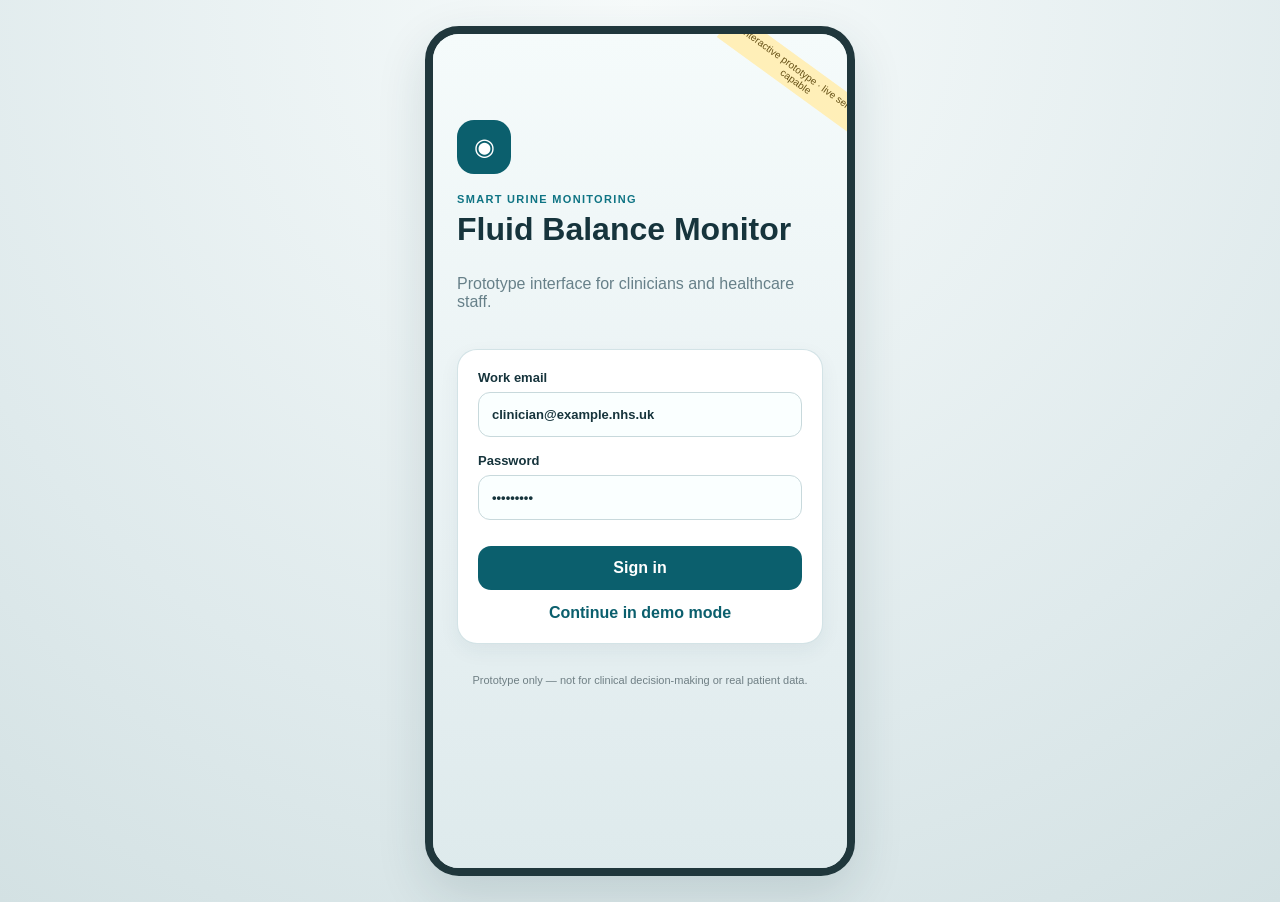
==== commit 2ae25b36: "Update index.html" ====
--- a/docs/index.html
+++ b/docs/index.html
@@ -1,1209 +1,1292 @@
 <!doctype html>
 <html lang="en">
-
 <head>
-
-  <meta charset="utf-8" />
-
-  <meta
-    name="viewport"
-    content="width=device-width, initial-scale=1, viewport-fit=cover"
-  />
-
-  <meta
-    name="theme-color"
-    content="#0b5f6d"
-  />
-
-  <title>
-    Smart Urine Monitoring
-  </title>
-
-  <link
-    rel="stylesheet"
-    href="styles.css"
-  />
-
+  <meta charset="utf-8">
+  <meta name="viewport" content="width=device-width, initial-scale=1, viewport-fit=cover">
+  <meta name="theme-color" content="#0b5f6d">
+  <title>Smart Urine Monitoring</title>
+  <link rel="stylesheet" href="styles.css">
 </head>
 
 <body>
 
-  <main
-    class="app-shell"
-    aria-label="Smart Urine Monitoring mobile wireframe"
+<main class="app-shell">
+
+  <div class="prototype-ribbon">
+    Interactive prototype · live sensor capable
+  </div>
+
+  <!-- LOGIN -->
+
+  <section
+    id="login-screen"
+    class="screen active auth-screen"
   >
 
-    <div class="prototype-ribbon">
-      Interactive prototype · live sensor capable
+    <div class="brand-block">
+
+      <div class="brand-mark">
+        ◉
+      </div>
+
+      <p class="eyebrow">
+        SMART URINE MONITORING
+      </p>
+
+      <h1>
+        Fluid Balance Monitor
+      </h1>
+
+      <p class="muted">
+        Prototype interface for clinicians and healthcare staff.
+      </p>
+
     </div>
 
 
-    <!-- LOGIN -->
-
-    <section
-      id="login-screen"
-      class="screen active auth-screen"
+    <form
+      id="login-form"
+      class="card form-card"
     >
 
-      <div class="brand-block">
-
-        <div class="brand-mark">
-          ◉
-        </div>
+      <label>
+        Work email
+
+        <input
+          id="email"
+          type="email"
+          value="clinician@example.nhs.uk"
+          required
+        >
+      </label>
+
+
+      <label>
+        Password
+
+        <input
+          id="password"
+          type="password"
+          value="prototype"
+          required
+        >
+      </label>
+
+
+      <button
+        class="btn primary"
+        type="submit"
+      >
+        Sign in
+      </button>
+
+
+      <button
+        class="text-btn"
+        type="button"
+        id="demo-login"
+      >
+        Continue in demo mode
+      </button>
+
+    </form>
+
+
+    <p class="clinical-note">
+      Prototype only — not for clinical decision-making
+      or real patient data.
+    </p>
+
+  </section>
+
+
+  <!-- APPLICATION -->
+
+  <section
+    id="app-screen"
+    class="screen"
+  >
+
+    <header class="topbar">
+
+      <div>
 
         <p class="eyebrow">
           SMART URINE MONITORING
         </p>
 
-        <h1>
-          Fluid Balance Monitor
-        </h1>
-
-        <p class="muted">
-          Prototype mobile interface for clinicians
-          and healthcare staff.
+        <h2 id="page-title">
+          Scan urinary bag
+        </h2>
+
+      </div>
+
+
+      <button
+        id="notification-button"
+        class="icon-button"
+        aria-label="Notifications"
+      >
+        🔔
+
+        <span
+          id="notification-dot"
+          class="notification-dot hidden"
+        ></span>
+
+      </button>
+
+    </header>
+
+
+    <!-- SCAN BAG -->
+
+    <div
+      class="view active"
+      data-view="scan"
+    >
+
+      <div class="section-intro">
+
+        <h3>
+          Link a urinary bag
+        </h3>
+
+        <p>
+          The QR code supplies the bag ID,
+          patient ID, Nesso device ID
+          and bag capacity.
         </p>
 
       </div>
 
 
+      <div class="camera-card">
+
+        <video
+          id="camera"
+          playsinline
+          muted
+        ></video>
+
+
+        <div
+          id="camera-placeholder"
+          class="camera-placeholder"
+        >
+
+          <div class="scan-frame">
+            <span></span>
+            <span></span>
+            <span></span>
+            <span></span>
+          </div>
+
+          <p>
+            Position the bag QR code inside the frame
+          </p>
+
+        </div>
+
+      </div>
+
+
+      <div
+        id="scan-message"
+        class="status-line"
+      >
+        Camera is off.
+      </div>
+
+
+      <button
+        id="start-camera"
+        class="btn secondary"
+      >
+        Start camera / QR scan
+      </button>
+
+
+      <button
+        id="demo-scan"
+        class="btn primary"
+      >
+        Use demo QR code
+      </button>
+
+
+      <div class="link-card">
+
+        <strong>
+          Demo QR format
+        </strong>
+
+        <code>
+          BAG=UB-2026-001|PATIENT=P-0001|DEVICE=NC-72X|CAPACITY_ML=2000
+        </code>
+
+      </div>
+
+    </div>
+
+
+    <!-- PATIENT -->
+
+    <div
+      class="view"
+      data-view="patient"
+    >
+
+      <div class="patient-hero card">
+
+        <div class="avatar">
+          DP
+        </div>
+
+        <div>
+
+          <p class="eyebrow">
+            LINKED PATIENT
+          </p>
+
+          <h3>
+            Demo Patient
+          </h3>
+
+          <p class="muted">
+            Patient ID
+            <span id="patient-id">
+              P-0001
+            </span>
+          </p>
+
+        </div>
+
+
+        <span class="pill success">
+          Bag linked
+        </span>
+
+      </div>
+
+
+      <div class="card details-list">
+
+        <div>
+          <span>Ward</span>
+          <strong>Ward 5A</strong>
+        </div>
+
+        <div>
+          <span>Bed</span>
+          <strong>12</strong>
+        </div>
+
+        <div>
+          <span>Urinary bag</span>
+          <strong id="patient-bag-id">
+            Not scanned
+          </strong>
+        </div>
+
+        <div>
+          <span>Bag capacity</span>
+
+          <strong>
+            <span id="patient-bag-capacity">
+              —
+            </span>
+            mL
+          </strong>
+        </div>
+
+        <div>
+          <span>Capacity source</span>
+          <strong>QR code</strong>
+        </div>
+
+        <div>
+          <span>Device</span>
+          <strong id="patient-device-id">
+            Not linked
+          </strong>
+        </div>
+
+        <div>
+          <span>Monitoring</span>
+          <strong>Continuous</strong>
+        </div>
+
+        <div>
+          <span>Last QR scan</span>
+          <strong id="last-scan-time">
+            Not scanned
+          </strong>
+        </div>
+
+      </div>
+
+
+      <button
+        class="btn primary"
+        data-go="dashboard"
+      >
+        View live monitoring
+      </button>
+
+
+      <button
+        class="btn ghost"
+        data-go="scan"
+      >
+        Scan a different bag
+      </button>
+
+    </div>
+
+
+    <!-- LIVE DASHBOARD -->
+
+    <div
+      class="view"
+      data-view="dashboard"
+    >
+
+      <div
+        id="alert-banner"
+        class="alert-banner hidden"
+        role="alert"
+      >
+
+        <div class="alert-icon">
+          !
+        </div>
+
+        <div>
+
+          <strong id="alert-title">
+            Alert
+          </strong>
+
+          <p id="alert-message">
+          </p>
+
+        </div>
+
+
+        <button
+          id="ack-alert"
+          class="small-btn"
+        >
+          Acknowledge
+        </button>
+
+      </div>
+
+
+      <div class="dashboard-head">
+
+        <div>
+
+          <p class="eyebrow">
+
+            <span id="dashboard-patient">
+              P-0001
+            </span>
+
+            ·
+
+            <span id="dashboard-bag">
+              NO BAG
+            </span>
+
+          </p>
+
+          <h3>
+            Urinary bag status
+          </h3>
+
+        </div>
+
+
+        <span
+          id="connection-pill"
+          class="pill"
+        >
+          Waiting
+        </span>
+
+      </div>
+
+
+      <!-- BAG CAPACITY -->
+
+      <div class="card metric-card">
+
+        <div class="metric-topline">
+
+          <span>
+            Volume in current bag
+          </span>
+
+          <span
+            id="bag-fill-status"
+            class="pill"
+          >
+            Bag not scanned
+          </span>
+
+        </div>
+
+
+        <div class="big-number">
+
+          <span id="bag-volume-value">
+            0.0
+          </span>
+
+          <small>
+            mL
+          </small>
+
+        </div>
+
+
+        <div class="progress-track">
+
+          <div
+            id="bag-progress"
+            class="progress-fill"
+          ></div>
+
+        </div>
+
+
+        <p class="progress-caption">
+
+          <span>
+
+            <strong id="bag-percent">
+              0
+            </strong>
+
+            % full
+
+          </span>
+
+
+          <span>
+
+            Capacity:
+
+            <strong id="bag-capacity-display">
+              —
+            </strong>
+
+            mL
+
+          </span>
+
+        </p>
+
+
+        <p
+          id="bag-message"
+          class="helper"
+        >
+          Scan the urinary bag to load its capacity.
+        </p>
+
+      </div>
+
+
+      <!-- HOURLY URINE -->
+
+      <div class="metric-grid">
+
+        <div class="card mini-metric">
+
+          <span>
+            Current hour urine
+          </span>
+
+          <strong>
+
+            <span id="hourly-urine-value">
+              0.0
+            </span>
+
+            mL
+
+          </strong>
+
+          <small id="hourly-status">
+            Waiting for sensor
+          </small>
+
+        </div>
+
+
+        <div class="card mini-metric">
+
+          <span>
+            Hourly range
+          </span>
+
+          <strong>
+
+            <span id="hourly-range-display">
+              50–200
+            </span>
+
+          </strong>
+
+          <small>
+            mL/hour
+          </small>
+
+        </div>
+
+      </div>
+
+
+      <!-- SENSOR FEED -->
+
+      <div class="card source-card">
+
+        <div class="source-header">
+
+          <div>
+
+            <span class="eyebrow">
+              NESSO N1 INPUT
+            </span>
+
+            <h4>
+              Live sensor feed
+            </h4>
+
+          </div>
+
+
+          <span id="feed-time">
+            Waiting
+          </span>
+
+        </div>
+
+
+        <div class="sensor-row">
+
+          <span>
+            Nesso cumulative volume
+          </span>
+
+          <strong>
+
+            <span id="sensor-total-value">
+              0.0
+            </span>
+
+            mL
+
+          </strong>
+
+        </div>
+
+
+        <div class="sensor-row">
+
+          <span>
+            Clarity
+          </span>
+
+          <strong id="clarity-value">
+            UNKNOWN
+          </strong>
+
+        </div>
+
+
+        <div class="sensor-row">
+
+          <span>
+            Pulses
+          </span>
+
+          <strong id="pulses-value">
+            0
+          </strong>
+
+        </div>
+
+
+        <div class="sensor-row">
+
+          <span>
+            Turbidity raw
+          </span>
+
+          <strong id="raw-value">
+            0
+          </strong>
+
+        </div>
+
+
+        <div class="sensor-row">
+
+          <span>
+            Vout
+          </span>
+
+          <strong>
+
+            <span id="vout-value">
+              0.00
+            </span>
+
+            V
+
+          </strong>
+
+        </div>
+
+
+        <div class="sensor-row">
+
+          <span>
+            Vin
+          </span>
+
+          <strong>
+
+            <span id="vin-value">
+              0.00
+            </span>
+
+            V
+
+          </strong>
+
+        </div>
+
+
+        <div class="button-row">
+
+          <button
+            id="serial-connect"
+            class="btn secondary compact"
+          >
+            Connect Web Serial
+          </button>
+
+
+          <button
+            id="simulate-reading"
+            class="btn ghost compact"
+          >
+            +250 mL demo
+          </button>
+
+        </div>
+
+
+        <p
+          id="serial-status"
+          class="helper"
+        >
+          When the separate Sensor Logger is running,
+          do not connect Web Serial here.
+        </p>
+
+      </div>
+
+
+      <div class="card threshold-callout">
+
+        <div>
+
+          <strong>
+            Two independent alert systems
+          </strong>
+
+          <p>
+            Bag fullness uses QR capacity.
+            Hourly urine uses the configured
+            lower/upper hourly range.
+          </p>
+
+        </div>
+
+
+        <button
+          class="small-btn"
+          data-go="settings"
+        >
+          Settings
+        </button>
+
+      </div>
+
+
+      <button
+        class="btn primary"
+        data-go="chart"
+      >
+        Open fluid balance chart
+      </button>
+
+    </div>
+
+
+    <!-- FLUID BALANCE CHART -->
+
+    <div
+      class="view"
+      data-view="chart"
+    >
+
+      <div class="section-intro">
+
+        <h3>
+          Fluid balance chart
+        </h3>
+
+        <p>
+          Urine output is logged automatically.
+          Nursing staff enter the other
+          input/output values.
+        </p>
+
+      </div>
+
+
+      <div class="card live-strip">
+
+        <div>
+
+          <span class="eyebrow">
+            CURRENT HOUR
+          </span>
+
+          <strong>
+
+            <span id="chart-hourly-volume">
+              0.0
+            </span>
+
+            mL urine
+
+          </strong>
+
+          <small id="chart-source">
+            Waiting for sensor feed
+          </small>
+
+        </div>
+
+
+        <span
+          id="chart-hourly-status"
+          class="pill"
+        >
+          Waiting
+        </span>
+
+      </div>
+
+
+      <div class="chart-actions">
+
+        <button
+          id="add-current-hour"
+          class="btn secondary compact"
+        >
+          + Current hour
+        </button>
+
+
+        <button
+          id="export-fluid-csv"
+          class="btn ghost compact"
+        >
+          Export CSV
+        </button>
+
+      </div>
+
+
+      <div class="fluid-table-wrap card">
+
+        <table class="fluid-table">
+
+          <thead>
+
+            <tr class="group-head">
+
+              <th rowspan="2">
+                Time
+              </th>
+
+              <th colspan="4">
+                Fluid Input (mL)
+              </th>
+
+              <th colspan="4">
+                Fluid Output (mL)
+              </th>
+
+              <th rowspan="2">
+                Cumulative
+                <br>
+                Balance
+              </th>
+
+              <th rowspan="2">
+                RN
+                <br>
+                Initials
+              </th>
+
+            </tr>
+
+
+            <tr>
+
+              <th>
+                Oral
+              </th>
+
+              <th>
+                IV
+                <br>
+                Fluids
+              </th>
+
+              <th>
+                IV
+                <br>
+                Meds
+              </th>
+
+              <th>
+                Running
+                <br>
+                Total
+              </th>
+
+              <th class="auto-head">
+                Urine
+                <br>
+                <small>
+                  Auto
+                </small>
+              </th>
+
+              <th>
+                Drain
+              </th>
+
+              <th>
+                Vomit
+              </th>
+
+              <th>
+                Running
+                <br>
+                Total
+              </th>
+
+            </tr>
+
+          </thead>
+
+
+          <tbody id="fluid-balance-body">
+          </tbody>
+
+        </table>
+
+      </div>
+
+
+      <p class="table-hint">
+        ↔ Swipe horizontally on a phone.
+        Urine cells are read-only and come
+        from the Nesso feed.
+      </p>
+
+
+      <div class="card balance-summary">
+
+        <div>
+
+          <span>
+            Total input
+          </span>
+
+          <strong>
+
+            <span id="summary-input">
+              0
+            </span>
+
+            mL
+
+          </strong>
+
+        </div>
+
+
+        <div>
+
+          <span>
+            Total output
+          </span>
+
+          <strong>
+
+            <span id="summary-output">
+              0
+            </span>
+
+            mL
+
+          </strong>
+
+        </div>
+
+
+        <div>
+
+          <span>
+            Current balance
+          </span>
+
+          <strong id="summary-balance">
+            0 mL
+          </strong>
+
+        </div>
+
+      </div>
+
+
+      <button
+        id="reset-fluid-session"
+        class="btn ghost"
+      >
+        Start new fluid-balance session
+      </button>
+
+    </div>
+
+
+    <!-- ALERTS -->
+
+    <div
+      class="view"
+      data-view="notifications"
+    >
+
+      <div class="section-intro">
+
+        <h3>
+          Alerts & notifications
+        </h3>
+
+        <p>
+          Bag-capacity alerts and hourly
+          urine-output alerts appear separately.
+        </p>
+
+      </div>
+
+
+      <div
+        id="notification-list"
+        class="notification-list"
+      >
+
+        <div class="empty-state">
+
+          <div>
+            🔔
+          </div>
+
+          <strong>
+            No alerts yet
+          </strong>
+
+          <p>
+            Alerts will appear here when
+            a bag milestone is reached
+            or hourly urine is outside
+            the configured range.
+          </p>
+
+        </div>
+
+      </div>
+
+    </div>
+
+
+    <!-- SETTINGS -->
+
+    <div
+      class="view"
+      data-view="settings"
+    >
+
+      <div class="section-intro">
+
+        <h3>
+          Alert settings
+        </h3>
+
+        <p>
+          The bag capacity comes from
+          the QR code.
+          Hourly urine limits are
+          configured separately.
+        </p>
+
+      </div>
+
+
+      <!-- BAG SETTING -->
+
+      <div class="card settings-card">
+
+        <p class="eyebrow">
+          URINARY BAG
+        </p>
+
+        <div>
+
+          <span>
+            Bag ID
+          </span>
+
+          <strong id="settings-bag-id">
+            Not scanned
+          </strong>
+
+        </div>
+
+
+        <div>
+
+          <span>
+            Capacity
+          </span>
+
+          <strong>
+
+            <span id="settings-bag-capacity">
+              —
+            </span>
+
+            mL
+
+          </strong>
+
+        </div>
+
+
+        <div>
+
+          <span>
+            Capacity source
+          </span>
+
+          <strong>
+            QR code
+          </strong>
+
+        </div>
+
+      </div>
+
+
+      <!-- HOURLY THRESHOLDS -->
+
       <form
-        id="login-form"
-        class="card form-card"
-      >
+        id="hourly-threshold-form"
+        class="card form-card threshold-form"
+      >
+
+        <p class="eyebrow">
+          HOURLY URINE OUTPUT
+        </p>
+
 
         <label>
 
-          Work email
+          Lower hourly threshold (mL/hour)
 
           <input
-            id="email"
-            type="email"
-            value="clinician@example.nhs.uk"
-            required
-          />
+            id="hourly-min-input"
+            type="number"
+            min="0"
+            max="5000"
+            step="1"
+            value="50"
+          >
 
         </label>
 
 
         <label>
 
-          Password
+          Upper hourly threshold (mL/hour)
 
           <input
-            id="password"
-            type="password"
-            value="prototype"
-            required
-          />
+            id="hourly-max-input"
+            type="number"
+            min="1"
+            max="5000"
+            step="1"
+            value="200"
+          >
 
         </label>
 
 
         <button
+          type="submit"
           class="btn primary"
-          type="submit"
         >
-          Sign in
+          Save hourly thresholds
         </button>
 
 
         <button
-          class="text-btn"
+          id="evaluate-hour-now"
           type="button"
-          id="demo-login"
-        >
-          Continue in demo mode
-        </button>
-
-      </form>
-
-
-      <p class="clinical-note">
-        Wireframe only — not for clinical
-        decision-making or real patient data.
-      </p>
-
-    </section>
-
-
-    <!-- APPLICATION -->
-
-    <section
-      id="app-screen"
-      class="screen"
-    >
-
-
-      <header class="topbar">
-
-        <div>
-
-          <p class="eyebrow">
-            SMART URINE MONITORING
-          </p>
-
-          <h2 id="page-title">
-            Scan urinary bag
-          </h2>
-
-        </div>
-
-
-        <button
-          id="notification-button"
-          class="icon-button"
-        >
-
-          🔔
-
-          <span
-            id="notification-dot"
-            class="notification-dot hidden"
-          ></span>
-
-        </button>
-
-      </header>
-
-
-      <!-- QR SCAN -->
-
-      <div
-        class="view active"
-        data-view="scan"
-      >
-
-        <div class="section-intro">
-
-          <h3>
-            Link a urinary bag
-          </h3>
-
-          <p>
-            Scan the QR label on the urinary bag
-            to link the patient, bag and Nesso N1 device.
-          </p>
-
-        </div>
-
-
-        <div class="camera-card">
-
-          <video
-            id="camera"
-            playsinline
-            muted
-          ></video>
-
-
-          <div
-            id="camera-placeholder"
-            class="camera-placeholder"
-          >
-
-            <div class="scan-frame">
-
-              <span></span>
-              <span></span>
-              <span></span>
-              <span></span>
-
-            </div>
-
-            <p>
-              Position the bag QR code
-              inside the frame
-            </p>
-
-          </div>
-
-          <div class="scan-line"></div>
-
-        </div>
-
-
-        <div
-          id="scan-message"
-          class="status-line"
-        >
-          Camera is off.
-        </div>
-
-
-        <button
-          id="start-camera"
           class="btn secondary"
         >
-          Start camera / QR scan
+          Evaluate current hour now (demo)
         </button>
 
 
-        <button
-          id="demo-scan"
-          class="btn primary"
-        >
-          Use demo QR code
-        </button>
-
-
-        <div class="link-card">
-
-          <strong>
-            Expected QR content
-          </strong>
-
-          <code>
-            UB-2026-001 |
-            Patient P-0001 |
-            Device NC-72X
-          </code>
-
-        </div>
-
-      </div>
-
-
-      <!-- PATIENT DETAILS -->
-
-      <div
-        class="view"
-        data-view="patient"
-      >
-
-        <div class="patient-hero card">
-
-          <div class="avatar">
-            DP
-          </div>
-
-          <div>
-
-            <p class="eyebrow">
-              LINKED PATIENT
-            </p>
-
-            <h3>
-              Demo Patient
-            </h3>
-
-            <p class="muted">
-              Patient ID P-0001
-            </p>
-
-          </div>
-
-
-          <span class="pill success">
-            Bag linked
-          </span>
-
-        </div>
-
-
-        <div class="card details-list">
-
-          <div>
-            <span>Ward</span>
-            <strong>Ward 5A</strong>
-          </div>
-
-          <div>
-            <span>Bed</span>
-            <strong>12</strong>
-          </div>
-
-          <div>
-            <span>Urinary bag</span>
-            <strong>UB-2026-001</strong>
-          </div>
-
-          <div>
-            <span>Device</span>
-            <strong>
-              Nesso N1 · NC-72X
-            </strong>
-          </div>
-
-          <div>
-            <span>Monitoring</span>
-            <strong>
-              Continuous
-            </strong>
-          </div>
-
-          <div>
-            <span>Last QR scan</span>
-            <strong id="last-scan-time">
-              Not scanned
-            </strong>
-          </div>
-
-        </div>
-
-
-        <button
-          class="btn primary"
-          data-go="dashboard"
-        >
-          View live urine monitoring
-        </button>
-
-      </div>
-
-
-      <!-- LIVE SENSOR DATA -->
-
-      <div
-        class="view"
-        data-view="dashboard"
-      >
-
-        <div
-          id="alert-banner"
-          class="alert-banner hidden"
-        >
-
-          <div class="alert-icon">
-            !
-          </div>
-
-          <div>
-
-            <strong>
-              Urine volume above threshold
-            </strong>
-
-            <p>
-
-              <span id="alert-volume">
-                0
-              </span>
-
-              mL recorded;
-
-              threshold is
-
-              <span id="alert-threshold">
-                0
-              </span>
-
-              mL.
-
-            </p>
-
-          </div>
-
-
-          <button
-            id="ack-alert"
-            class="small-btn"
-          >
-            Acknowledge
-          </button>
-
-        </div>
-
-
-        <div class="dashboard-head">
-
-          <div>
-
-            <p class="eyebrow">
-              PATIENT P-0001 · BAG UB-2026-001
-            </p>
-
-            <h3>
-              Current urine output
-            </h3>
-
-          </div>
-
-
-          <span
-            id="connection-pill"
-            class="pill"
-          >
-            Waiting
-          </span>
-
-        </div>
-
-
-        <div class="card metric-card">
-
-          <div class="metric-topline">
-
-            <span>
-              Urine volume
-            </span>
-
-            <span
-              id="volume-status"
-              class="pill success"
-            >
-              Within threshold
-            </span>
-
-          </div>
-
-
-          <div class="big-number">
-
-            <span id="volume-value">
-              50.4
-            </span>
-
-            <small>
-              mL
-            </small>
-
-          </div>
-
-
-          <div class="progress-track">
-
-            <div
-              id="volume-progress"
-              class="progress-fill"
-            ></div>
-
-          </div>
-
-
-          <p class="progress-caption">
-
-            <span>
-              0 mL
-            </span>
-
-            <span>
-
-              Alert threshold:
-
-              <strong id="threshold-inline">
-                400
-              </strong>
-
-              mL
-
-            </span>
-
-          </p>
-
-        </div>
-
-
-        <div class="metric-grid">
-
-          <div class="card mini-metric">
-
-            <span>
-              Clarity
-            </span>
-
-            <strong id="clarity-value">
-              CLOUDY
-            </strong>
-
-            <small>
-              Sensor state
-            </small>
-
-          </div>
-
-
-          <div class="card mini-metric">
-
-            <span>
-              Pulses
-            </span>
-
-            <strong id="pulses-value">
-              226
-            </strong>
-
-            <small>
-              Flow sensor
-            </small>
-
-          </div>
-
-        </div>
-
-
-        <div class="card source-card">
-
-          <div class="source-header">
-
-            <div>
-
-              <span class="eyebrow">
-                PROTOTYPE INPUT
-              </span>
-
-              <h4>
-                Nesso N1 sensor feed
-              </h4>
-
-            </div>
-
-            <span id="feed-time">
-              Waiting
-            </span>
-
-          </div>
-
-
-          <div class="sensor-row">
-
-            <span>
-              Turbidity raw
-            </span>
-
-            <strong id="raw-value">
-              1731
-            </strong>
-
-          </div>
-
-
-          <div class="sensor-row">
-
-            <span>
-              Vout
-            </span>
-
-            <strong>
-
-              <span id="vout-value">
-                1.39
-              </span>
-
-              V
-
-            </strong>
-
-          </div>
-
-
-          <div class="sensor-row">
-
-            <span>
-              Vin
-            </span>
-
-            <strong>
-
-              <span id="vin-value">
-                2.09
-              </span>
-
-              V
-
-            </strong>
-
-          </div>
-
-
-          <div class="button-row">
-
-            <button
-              id="serial-connect"
-              class="btn secondary compact"
-            >
-              Connect Web Serial
-            </button>
-
-
-            <button
-              id="simulate-reading"
-              class="btn ghost compact"
-            >
-              +50 mL demo
-            </button>
-
-          </div>
-
-
-          <p
-            id="serial-status"
-            class="helper"
-          >
-            When using the separate Sensor Logger,
-            do not connect Web Serial here.
-          </p>
-
-        </div>
-
-
-        <div class="card threshold-callout">
-
-          <div>
-
-            <strong>
-              High-volume alert
-            </strong>
-
-            <p>
-
-              Current threshold:
-
-              <span id="threshold-card">
-                400
-              </span>
-
-              mL
-
-            </p>
-
-          </div>
-
-
-          <button
-            class="small-btn"
-            data-go="settings"
-          >
-            Change
-          </button>
-
-        </div>
-
-
-        <button
-          class="btn primary"
-          data-go="chart"
-        >
-          Open fluid balance chart
-        </button>
-
-      </div>
-
-
-      <!-- FLUID BALANCE CHART -->
-
-      <div
-        class="view"
-        data-view="chart"
-      >
-
-        <div class="section-intro">
-
-          <h3>
-            Fluid balance chart
-          </h3>
-
-          <p>
-            Urine output is filled automatically
-            from the Nesso N1.
-            Other values are entered by nursing staff.
-          </p>
-
-        </div>
-
-
-        <div class="card live-strip">
-
-          <div>
-
-            <span class="eyebrow">
-              LIVE NESSO N1
-            </span>
-
-            <strong>
-
-              <span id="chart-live-volume">
-                0.0
-              </span>
-
-              mL cumulative urine
-
-            </strong>
-
-            <small id="chart-source">
-              Waiting for sensor feed
-            </small>
-
-          </div>
-
-
-          <span
-            id="chart-connection-pill"
-            class="pill"
-          >
-            Waiting
-          </span>
-
-        </div>
-
-
-        <div class="chart-actions">
-
-          <button
-            id="add-current-hour"
-            class="btn secondary compact"
-          >
-            + Current hour
-          </button>
-
-
-          <button
-            id="export-fluid-csv"
-            class="btn ghost compact"
-          >
-            Export CSV
-          </button>
-
-        </div>
-
-
-        <div class="fluid-table-wrap card">
-
-          <table class="fluid-table">
-
-            <thead>
-
-              <tr class="group-head">
-
-                <th rowspan="2">
-                  Time
-                </th>
-
-                <th colspan="4">
-                  Fluid Input (mL)
-                </th>
-
-                <th colspan="4">
-                  Fluid Output (mL)
-                </th>
-
-                <th rowspan="2">
-                  Cumulative
-                  <br>
-                  Balance
-                </th>
-
-                <th rowspan="2">
-                  RN
-                  <br>
-                  Initials
-                </th>
-
-              </tr>
-
-
-              <tr>
-
-                <th>
-                  Oral
-                </th>
-
-                <th>
-                  IV
-                  <br>
-                  Fluids
-                </th>
-
-                <th>
-                  IV
-                  <br>
-                  Meds
-                </th>
-
-                <th>
-                  Running
-                  <br>
-                  Total
-                </th>
-
-                <th class="auto-head">
-                  Urine
-                  <br>
-                  <small>
-                    Auto
-                  </small>
-                </th>
-
-                <th>
-                  Drain
-                </th>
-
-                <th>
-                  Vomit
-                </th>
-
-                <th>
-                  Running
-                  <br>
-                  Total
-                </th>
-
-              </tr>
-
-            </thead>
-
-
-            <tbody id="fluid-balance-body">
-            </tbody>
-
-          </table>
-
-        </div>
-
-
-        <p class="table-hint">
-          ↔ Swipe horizontally to see all columns.
-          Urine cells are read-only and update
-          automatically from the Nesso N1.
+        <p class="helper">
+          High hourly output can alert immediately.
+          Low hourly output is normally evaluated
+          after the hour ends.
+          “Evaluate current hour now” is included
+          only to demonstrate the low-output alert
+          without waiting for the hour to finish.
         </p>
 
-
-        <div class="card balance-summary">
-
-          <div>
-
-            <span>
-              Total input
-            </span>
-
-            <strong>
-
-              <span id="summary-input">
-                0
-              </span>
-
-              mL
-
-            </strong>
-
-          </div>
-
-
-          <div>
-
-            <span>
-              Total output
-            </span>
-
-            <strong>
-
-              <span id="summary-output">
-                0
-              </span>
-
-              mL
-
-            </strong>
-
-          </div>
-
-
-          <div>
-
-            <span>
-              Current balance
-            </span>
-
-            <strong id="summary-balance">
-              0 mL
-            </strong>
-
-          </div>
-
-        </div>
-
-
-        <div class="card chart-note">
-
-          <strong>
-            Automatic urine logging
-          </strong>
-
-          <p>
-            The Nesso N1 reports cumulative volume.
-            The application records only the increase
-            since the previous reading into the current
-            hourly row.
-          </p>
-
-        </div>
-
-
-        <button
-          id="reset-fluid-session"
-          class="btn ghost"
-        >
-          Start new fluid-balance session
-        </button>
-
-      </div>
-
-
-      <!-- ALERTS -->
-
-      <div
-        class="view"
-        data-view="notifications"
-      >
-
-        <div class="section-intro">
-
-          <h3>
-            Notifications
-          </h3>
-
-          <p>
-            Alerts generated by
-            the monitoring prototype.
-          </p>
-
-        </div>
-
-
-        <div
-          id="notification-list"
-          class="notification-list"
-        >
-
-          <div class="empty-state">
-
-            <div>
-              🔔
-            </div>
-
-            <strong>
-              No alerts yet
-            </strong>
-
-            <p>
-              An alert will appear here
-              if urine volume exceeds
-              the configured threshold.
-            </p>
-
-          </div>
-
-        </div>
-
-      </div>
-
-
-      <!-- SETTINGS -->
-
-      <div
-        class="view"
-        data-view="settings"
-      >
-
-        <div class="section-intro">
-
-          <h3>
-            Alert threshold
-          </h3>
-
-          <p>
-            Set the urine-volume level
-            that should generate an alert.
-          </p>
-
-        </div>
-
-
-        <form
-          id="threshold-form"
-          class="card form-card"
-        >
-
-          <label>
-
-            High urine volume threshold (mL)
-
-            <input
-              id="threshold-input"
-              type="number"
-              min="50"
-              max="2000"
-              step="10"
-              value="400"
-            />
-
-          </label>
-
-
-          <input
-            id="threshold-range"
-            type="range"
-            min="50"
-            max="1000"
-            step="10"
-            value="400"
-          />
-
-
-          <div class="range-labels">
-
-            <span>
-              50 mL
-            </span>
-
-            <strong>
-
-              <span id="threshold-preview">
-                400
-              </span>
-
-              mL
-
-            </strong>
-
-            <span>
-              1000 mL
-            </span>
-
-          </div>
-
-
-          <button
-            type="submit"
-            class="btn primary"
-          >
-            Save threshold
-          </button>
-
-        </form>
-
-
-        <div class="card settings-card">
-
-          <div>
-
-            <span>
-              Alert channel
-            </span>
-
-            <strong>
-              In-app notification
-            </strong>
-
-          </div>
-
-
-          <div>
-
-            <span>
-              Patient
-            </span>
-
-            <strong>
-              P-0001
-            </strong>
-
-          </div>
-
-
-          <div>
-
-            <span>
-              Bag
-            </span>
-
-            <strong>
-              UB-2026-001
-            </strong>
-
-          </div>
-
-
-          <div>
-
-            <span>
-              Data source
-            </span>
-
-            <strong id="settings-source">
-              Waiting for live feed
-            </strong>
-
-          </div>
-
-        </div>
-
-      </div>
-
-
-      <!-- NAVIGATION -->
-
-      <nav class="bottom-nav">
-
-        <button
-          class="nav-item active"
-          data-go="scan"
-        >
-          <span>⌗</span>
-          <small>Scan</small>
-        </button>
-
-
-        <button
-          class="nav-item"
-          data-go="patient"
-        >
-          <span>♙</span>
-          <small>Patient</small>
-        </button>
-
-
-        <button
-          class="nav-item"
-          data-go="dashboard"
-        >
-          <span>◉</span>
-          <small>Live</small>
-        </button>
-
-
-        <button
-          class="nav-item"
-          data-go="chart"
-        >
-          <span>▦</span>
-          <small>Chart</small>
-        </button>
-
-
-        <button
-          class="nav-item"
-          data-go="notifications"
-        >
-          <span>♢</span>
-          <small>Alerts</small>
-        </button>
-
-
-        <button
-          class="nav-item"
-          data-go="settings"
-        >
-          <span>⚙</span>
-          <small>Settings</small>
-        </button>
-
-      </nav>
-
-    </section>
-
-
-    <div
-      id="toast"
-      class="toast"
-    ></div>
-
-  </main>
-
-
-  <script src="app.js">
-  </script>
+      </form>
+
+
+      <div class="card settings-card">
+
+        <div>
+
+          <span>
+            Patient
+          </span>
+
+          <strong id="settings-patient-id">
+            P-0001
+          </strong>
+
+        </div>
+
+
+        <div>
+
+          <span>
+            Data source
+          </span>
+
+          <strong id="settings-source">
+            Waiting for live feed
+          </strong>
+
+        </div>
+
+      </div>
+
+    </div>
+
+
+    <!-- NAVIGATION -->
+
+    <nav class="bottom-nav">
+
+      <button
+        class="nav-item active"
+        data-go="scan"
+      >
+        <span>⌗</span>
+        <small>Scan</small>
+      </button>
+
+
+      <button
+        class="nav-item"
+        data-go="patient"
+      >
+        <span>♙</span>
+        <small>Patient</small>
+      </button>
+
+
+      <button
+        class="nav-item"
+        data-go="dashboard"
+      >
+        <span>◉</span>
+        <small>Live</small>
+      </button>
+
+
+      <button
+        class="nav-item"
+        data-go="chart"
+      >
+        <span>▦</span>
+        <small>Chart</small>
+      </button>
+
+
+      <button
+        class="nav-item"
+        data-go="notifications"
+      >
+        <span>♢</span>
+        <small>Alerts</small>
+      </button>
+
+
+      <button
+        class="nav-item"
+        data-go="settings"
+      >
+        <span>⚙</span>
+        <small>Settings</small>
+      </button>
+
+    </nav>
+
+  </section>
+
+
+  <div
+    id="toast"
+    class="toast"
+  ></div>
+
+</main>
+
+
+<script src="app.js"></script>
 
 </body>
-
 </html>
--- a/docs/styles.css
+++ b/docs/styles.css
@@ -9,153 +9,1762 @@
   --primary-soft: #e4f1f3;
   --success: #16794a;
   --success-soft: #e6f4ed;
-  --warning: #b86c0e;
   --danger: #b52b35;
   --danger-soft: #fff0f1;
-  --shadow: 0 18px 50px rgba(20, 55, 63, .14);
-}
-* { box-sizing: border-box; }
-html { background: #dce8ea; }
+
+  --shadow:
+    0 18px 50px
+    rgba(20, 55, 63, 0.14);
+}
+
+
+* {
+  box-sizing: border-box;
+}
+
+
+html {
+  background: #dce8ea;
+}
+
+
 body {
+
   margin: 0;
+
   min-height: 100vh;
-  font-family: Inter, ui-sans-serif, -apple-system, BlinkMacSystemFont, "Segoe UI", sans-serif;
-  color: var(--ink);
-  background: radial-gradient(circle at top, #f7fbfb 0, #dfeaec 68%, #d3e1e3 100%);
-}
-button, input { font: inherit; }
-button { cursor: pointer; }
+
+  font-family:
+    Inter,
+    ui-sans-serif,
+    -apple-system,
+    BlinkMacSystemFont,
+    "Segoe UI",
+    sans-serif;
+
+  color:
+    var(--ink);
+
+  background:
+    radial-gradient(
+      circle at top,
+      #f7fbfb 0,
+      #dfeaec 68%,
+      #d3e1e3 100%
+    );
+
+}
+
+
+button,
+input {
+  font: inherit;
+}
+
+
+button {
+  cursor: pointer;
+}
+
+
 .app-shell {
+
   position: relative;
-  width: min(100%, 430px);
+
+  width:
+    min(100%, 430px);
+
+  min-height:
+    100vh;
+
+  margin:
+    0 auto;
+
+  background:
+    var(--background);
+
+  overflow-x:
+    hidden;
+
+}
+
+
+@media (min-width: 700px) {
+
+  body {
+    padding: 26px;
+  }
+
+  .app-shell {
+
+    min-height: 850px;
+
+    height:
+      min(
+        900px,
+        calc(100vh - 52px)
+      );
+
+    border-radius:
+      34px;
+
+    box-shadow:
+      var(--shadow);
+
+    border:
+      8px solid #20373c;
+
+  }
+
+}
+
+
+.prototype-ribbon {
+
+  position: absolute;
+
+  z-index: 30;
+
+  right: -42px;
+
+  top: 27px;
+
+  transform:
+    rotate(36deg);
+
+  width:
+    180px;
+
+  text-align:
+    center;
+
+  padding:
+    5px 8px;
+
+  font-size:
+    10px;
+
+  background:
+    #ffefb8;
+
+  color:
+    #655015;
+
+}
+
+
+.screen {
+  display: none;
   min-height: 100vh;
-  margin: 0 auto;
-  background: var(--background);
-  overflow-x: hidden;
-  overflow-y: visible;
-}
-@media (min-width: 700px) {
-  body { padding: 26px; }
-  .app-shell { min-height: 850px; height: min(900px, calc(100vh - 52px)); border-radius: 34px; box-shadow: var(--shadow); border: 8px solid #20373c; }
-}
-.prototype-ribbon {
-  position: absolute; z-index: 30; right: -42px; top: 27px; transform: rotate(36deg);
-  width: 180px; text-align: center; padding: 5px 8px; font-size: 10px; letter-spacing: .04em;
-  background: #ffefb8; color: #655015; border: 1px solid #ebd984;
-}
-.screen { display: none; min-height: 100vh; }
-.screen.active { display: block; }
-.auth-screen { padding: 86px 24px 30px; background: linear-gradient(180deg, #f5fbfb 0%, #e7f0f2 58%, #dce9eb 100%); }
-.brand-block { margin-bottom: 38px; }
-.brand-mark { width: 54px; height: 54px; border-radius: 17px; display: grid; place-items: center; background: var(--primary); color: white; font-size: 24px; margin-bottom: 19px; box-shadow: 0 10px 24px rgba(11,95,109,.24); }
-.eyebrow { margin: 0 0 6px; font-size: 11px; font-weight: 800; letter-spacing: .12em; color: var(--primary-2); }
-h1, h2, h3, h4, p { margin-top: 0; }
-h1 { font-size: 32px; line-height: 1.08; margin-bottom: 10px; }
-h2 { font-size: 21px; margin: 0; }
-h3 { font-size: 20px; margin-bottom: 7px; }
-h4 { font-size: 16px; margin-bottom: 5px; }
-.muted, .section-intro p, .helper { color: var(--muted); }
-.card { background: var(--surface); border: 1px solid rgba(208, 225, 228, .92); border-radius: 20px; box-shadow: 0 7px 20px rgba(35,75,84,.06); }
-.form-card { padding: 20px; }
-label { display: block; font-size: 13px; font-weight: 700; margin-bottom: 16px; }
-input[type="email"], input[type="password"], input[type="number"] { width: 100%; margin-top: 7px; padding: 14px 13px; border: 1px solid #c8d9dc; border-radius: 12px; background: #faffff; color: var(--ink); outline: none; }
-input:focus { border-color: var(--primary-2); box-shadow: 0 0 0 3px rgba(15,116,132,.12); }
-.btn { width: 100%; border: 0; border-radius: 13px; padding: 13px 16px; font-weight: 800; margin-top: 10px; }
-.btn.primary { background: var(--primary); color: white; }
-.btn.secondary { background: var(--primary-soft); color: var(--primary); border: 1px solid #c5e0e4; }
-.btn.ghost { background: transparent; color: var(--primary); border: 1px solid #bcd4d8; }
-.btn.compact { margin-top: 0; padding: 10px; font-size: 12px; }
-.text-btn { display: block; margin: 13px auto 0; background: none; border: 0; color: var(--primary); font-weight: 700; }
-.clinical-note { margin: 28px 12px 0; font-size: 11px; line-height: 1.5; text-align: center; color: #6f7f84; }
-#app-screen { padding-bottom: 92px; }
-.topbar { position: sticky; top: 0; z-index: 20; display: flex; align-items: center; justify-content: space-between; padding: 21px 19px 15px; background: rgba(237,244,245,.94); backdrop-filter: blur(16px); border-bottom: 1px solid rgba(205,221,224,.72); }
-.topbar .eyebrow { margin-bottom: 3px; }
-.icon-button { position: relative; border: 1px solid #cedfe2; background: white; width: 42px; height: 42px; border-radius: 13px; }
-.notification-dot { position: absolute; top: 7px; right: 7px; width: 9px; height: 9px; border-radius: 50%; background: var(--danger); border: 2px solid white; }
-.hidden { display: none !important; }
-.view { display: none; padding: 20px 18px 26px; }
-.view.active { display: block; }
-.section-intro { margin-bottom: 18px; }
-.section-intro p { font-size: 13px; line-height: 1.5; margin-bottom: 0; }
-.camera-card { position: relative; aspect-ratio: 4/5; max-height: 410px; overflow: hidden; border-radius: 26px; background: #18363d; border: 1px solid #31535a; box-shadow: 0 14px 34px rgba(20,55,63,.18); }
-#camera { width: 100%; height: 100%; object-fit: cover; display: none; }
-.camera-card.camera-on #camera { display: block; }
-.camera-card.camera-on .camera-placeholder { background: rgba(7,33,38,.22); }
-.camera-placeholder { position: absolute; inset: 0; display: flex; flex-direction: column; justify-content: center; align-items: center; gap: 22px; color: #dcecef; text-align: center; padding: 28px; background: radial-gradient(circle, #254a53, #17333a 70%); }
-.scan-frame { position: relative; width: 190px; height: 190px; }
-.scan-frame span { position: absolute; width: 45px; height: 45px; border-color: white; border-style: solid; }
-.scan-frame span:nth-child(1) { top:0; left:0; border-width: 3px 0 0 3px; border-radius: 10px 0 0 0; }
-.scan-frame span:nth-child(2) { top:0; right:0; border-width: 3px 3px 0 0; border-radius: 0 10px 0 0; }
-.scan-frame span:nth-child(3) { bottom:0; left:0; border-width: 0 0 3px 3px; border-radius: 0 0 0 10px; }
-.scan-frame span:nth-child(4) { bottom:0; right:0; border-width: 0 3px 3px 0; border-radius: 0 0 10px 0; }
-.scan-line { position: absolute; z-index: 3; left: 26%; right: 26%; top: 48%; height: 2px; background: #7cf3d0; box-shadow: 0 0 12px #7cf3d0; animation: scan 2s ease-in-out infinite; }
-@keyframes scan { 0%,100% { transform: translateY(-75px); opacity:.45;} 50% { transform: translateY(75px); opacity:1;} }
-.status-line { font-size: 12px; color: var(--muted); padding: 12px 3px 2px; }
-.link-card { margin-top: 17px; padding: 14px 15px; border-radius: 14px; background: #e5eef0; border: 1px dashed #aac4c9; font-size: 12px; }
-.link-card code { display: block; margin-top: 7px; color: #44636a; white-space: normal; }
-.patient-hero { padding: 16px; display: grid; grid-template-columns: 48px 1fr auto; gap: 12px; align-items: center; margin-bottom: 14px; }
-.avatar { width: 48px; height: 48px; border-radius: 15px; background: var(--primary-soft); color: var(--primary); display: grid; place-items:center; font-weight: 900; }
-.patient-hero h3, .patient-hero p { margin-bottom: 0; }
-.pill { display: inline-flex; align-items: center; gap: 5px; border-radius: 999px; padding: 6px 9px; background: #eef3f4; color: #526a70; font-size: 10px; font-weight: 800; white-space: nowrap; }
-.pill.success { background: var(--success-soft); color: var(--success); }
-.pill.danger { background: var(--danger-soft); color: var(--danger); }
-.details-list { padding: 5px 15px; margin-bottom: 14px; }
-.details-list > div, .settings-card > div { display: flex; justify-content: space-between; gap: 18px; padding: 14px 0; border-bottom: 1px solid #e8eff0; font-size: 13px; }
-.details-list > div:last-child, .settings-card > div:last-child { border-bottom: 0; }
-.details-list span, .settings-card span { color: var(--muted); }
-.dashboard-head { display: flex; justify-content: space-between; align-items: start; margin-bottom: 12px; }
-.metric-card { padding: 18px; }
-.metric-topline { display:flex; justify-content: space-between; align-items:center; font-size: 13px; color: var(--muted); }
-.big-number { font-size: 53px; letter-spacing: -0.04em; font-weight: 850; margin: 15px 0 13px; color: var(--ink); }
-.big-number small { font-size: 16px; letter-spacing: 0; margin-left: 7px; color: var(--muted); }
-.progress-track { height: 10px; background: #e6edef; border-radius: 999px; overflow: hidden; }
-.progress-fill { height: 100%; width: 12.6%; background: var(--primary-2); border-radius: inherit; transition: width .35s ease, background .2s ease; }
-.progress-fill.danger { background: var(--danger); }
-.progress-caption { display:flex; justify-content:space-between; margin: 8px 0 0; font-size:10px; color:var(--muted); }
-.metric-grid { display:grid; grid-template-columns:1fr 1fr; gap: 11px; margin-top: 11px; }
-.mini-metric { padding: 15px; }
-.mini-metric span, .mini-metric small { display:block; color:var(--muted); font-size:11px; }
-.mini-metric strong { display:block; margin:8px 0 3px; font-size:18px; }
-.source-card { margin-top: 11px; padding: 16px; }
-.source-header { display:flex; justify-content:space-between; gap:12px; align-items:start; padding-bottom: 7px; }
-.source-header h4 { margin:0; }
-.source-header > span { color:var(--muted); font-size:10px; }
-.sensor-row { display:flex; justify-content:space-between; padding:10px 0; border-top:1px solid #e9eff0; font-size:12px; }
-.sensor-row span { color:var(--muted); }
-.button-row { display:grid; grid-template-columns:1.35fr 1fr; gap:8px; margin-top:8px; }
-.helper { font-size: 10px; line-height:1.4; margin:9px 0 0; }
-.threshold-callout { display:flex; justify-content:space-between; align-items:center; margin-top:11px; padding:15px; }
-.threshold-callout p { margin:4px 0 0; color:var(--muted); font-size:11px; }
-.small-btn { border:1px solid #c1d5d9; background:#f7fbfb; color:var(--primary); border-radius:10px; padding:8px 10px; font-size:11px; font-weight:800; }
-.alert-banner { display:grid; grid-template-columns:36px 1fr; gap:10px; align-items:start; margin-bottom:12px; padding:13px; border-radius:16px; background:var(--danger-soft); border:1px solid #efc3c8; color:#7d222a; }
-.alert-banner .small-btn { grid-column:2; justify-self:start; background:white; border-color:#e9b8bd; color:#8f2b33; }
-.alert-icon { width:34px; height:34px; border-radius:50%; display:grid; place-items:center; background:var(--danger); color:white; font-weight:900; }
-.alert-banner p { margin:4px 0 0; font-size:11px; line-height:1.4; }
-.notification-list { display:grid; gap:11px; }
-.notification-card { padding:15px; border-left:4px solid var(--danger); }
-.notification-card time { display:block; font-size:10px; color:var(--muted); margin-top:7px; }
-.notification-card p { margin:5px 0 0; font-size:12px; color:#6a3a3f; }
-.empty-state { padding:48px 28px; border:1px dashed #bdd0d4; border-radius:20px; text-align:center; color:var(--muted); background:rgba(255,255,255,.55); }
-.empty-state > div { font-size:34px; margin-bottom:12px; }
-.empty-state strong { color:var(--ink); }
-.empty-state p { font-size:12px; line-height:1.5; margin:8px 0 0; }
-#threshold-range { width:100%; accent-color: var(--primary); }
-.range-labels { display:flex; align-items:center; justify-content:space-between; font-size:10px; color:var(--muted); margin-top:5px; }
-.range-labels strong { color:var(--primary); font-size:13px; }
-.settings-card { margin-top:12px; padding:5px 15px; }
-.repo-card { margin-top:12px; padding:16px; }
-.repo-card a { display:block; padding:11px 0; color:var(--primary); text-decoration:none; font-size:12px; font-weight:750; border-top:1px solid #e8eff0; }
-.repo-card h4 { margin-bottom:10px; }
-.bottom-nav { position:fixed; z-index:22; bottom:0; left:50%; transform:translateX(-50%); width:min(100%, 430px); display:grid; grid-template-columns:repeat(5,1fr); min-height:75px; padding:7px 4px calc(8px + env(safe-area-inset-bottom)); background:rgba(255,255,255,.97); border-top:1px solid #d4e1e3; box-shadow:0 -10px 28px rgba(35,75,84,.06); }
-.nav-item { border:0; background:none; color:#789096; display:flex; flex-direction:column; gap:4px; align-items:center; justify-content:center; border-radius:12px; }
-.nav-item span { font-size:20px; line-height:1; }
-.nav-item small { font-size:9px; font-weight:800; }
-.nav-item.active { color:var(--primary); background:#edf7f8; }
-.toast { position:absolute; left:18px; right:18px; bottom:91px; z-index:40; transform:translateY(30px); opacity:0; pointer-events:none; padding:12px 14px; border-radius:13px; background:#193f47; color:white; font-size:12px; box-shadow:0 12px 30px rgba(18,51,58,.25); transition:.25s ease; }
-.toast.show { transform:translateY(0); opacity:1; }
-
-@media (min-width: 700px) {
-  .app-shell { overflow-y: auto; }
-  .screen { min-height: 100%; }
-  .bottom-nav { bottom: 26px; width: 414px; border-radius: 0 0 25px 25px; }
-}
+}
+
+
+.screen.active {
+  display: block;
+}
+
+
+.auth-screen {
+
+  padding:
+    86px 24px 30px;
+
+  background:
+    linear-gradient(
+      180deg,
+      #f5fbfb 0%,
+      #e7f0f2 58%,
+      #dce9eb 100%
+    );
+
+}
+
+
+.brand-block {
+  margin-bottom: 38px;
+}
+
+
+.brand-mark {
+
+  width: 54px;
+
+  height: 54px;
+
+  border-radius: 17px;
+
+  display: grid;
+
+  place-items: center;
+
+  background:
+    var(--primary);
+
+  color: white;
+
+  font-size: 24px;
+
+  margin-bottom: 19px;
+
+}
+
+
+.eyebrow {
+
+  margin:
+    0 0 6px;
+
+  font-size:
+    11px;
+
+  font-weight:
+    800;
+
+  letter-spacing:
+    0.12em;
+
+  color:
+    var(--primary-2);
+
+}
+
+
+h1,
+h2,
+h3,
+h4,
+p {
+  margin-top: 0;
+}
+
+
+h1 {
+  font-size: 32px;
+}
+
+
+h2 {
+  font-size: 21px;
+  margin: 0;
+}
+
+
+h3 {
+  font-size: 20px;
+  margin-bottom: 7px;
+}
+
+
+h4 {
+  font-size: 16px;
+}
+
+
+.muted,
+.section-intro p,
+.helper {
+  color: var(--muted);
+}
+
+
+.card {
+
+  background:
+    var(--surface);
+
+  border:
+    1px solid
+    rgba(
+      208,
+      225,
+      228,
+      0.92
+    );
+
+  border-radius:
+    20px;
+
+  box-shadow:
+    0 7px 20px
+    rgba(
+      35,
+      75,
+      84,
+      0.06
+    );
+
+}
+
+
+.form-card {
+  padding: 20px;
+}
+
+
+label {
+
+  display: block;
+
+  font-size:
+    13px;
+
+  font-weight:
+    700;
+
+  margin-bottom:
+    16px;
+
+}
+
+
+input[type="email"],
+input[type="password"],
+input[type="number"] {
+
+  width: 100%;
+
+  margin-top:
+    7px;
+
+  padding:
+    14px 13px;
+
+  border:
+    1px solid #c8d9dc;
+
+  border-radius:
+    12px;
+
+  background:
+    #faffff;
+
+  color:
+    var(--ink);
+
+}
+
+
+input:focus {
+
+  border-color:
+    var(--primary-2);
+
+  outline:
+    none;
+
+}
+
+
+.btn {
+
+  width: 100%;
+
+  border: 0;
+
+  border-radius:
+    13px;
+
+  padding:
+    13px 16px;
+
+  font-weight:
+    800;
+
+  margin-top:
+    10px;
+
+}
+
+
+.btn.primary {
+
+  background:
+    var(--primary);
+
+  color:
+    white;
+
+}
+
+
+.btn.secondary {
+
+  background:
+    var(--primary-soft);
+
+  color:
+    var(--primary);
+
+  border:
+    1px solid #c5e0e4;
+
+}
+
+
+.btn.ghost {
+
+  background:
+    transparent;
+
+  color:
+    var(--primary);
+
+  border:
+    1px solid #bcd4d8;
+
+}
+
+
+.btn.compact {
+
+  margin-top: 0;
+
+  padding: 10px;
+
+  font-size: 12px;
+
+}
+
+
+.text-btn {
+
+  display: block;
+
+  margin:
+    13px auto 0;
+
+  background: none;
+
+  border: 0;
+
+  color:
+    var(--primary);
+
+  font-weight:
+    700;
+
+}
+
+
+.clinical-note {
+
+  margin:
+    28px 12px 0;
+
+  font-size:
+    11px;
+
+  line-height:
+    1.5;
+
+  text-align:
+    center;
+
+  color:
+    #6f7f84;
+
+}
+
+
+#app-screen {
+  padding-bottom: 92px;
+}
+
+
+.topbar {
+
+  position:
+    sticky;
+
+  top: 0;
+
+  z-index: 20;
+
+  display: flex;
+
+  align-items:
+    center;
+
+  justify-content:
+    space-between;
+
+  padding:
+    21px 19px 15px;
+
+  background:
+    rgba(
+      237,
+      244,
+      245,
+      0.94
+    );
+
+  border-bottom:
+    1px solid #cddde0;
+
+}
+
+
+.icon-button {
+
+  position:
+    relative;
+
+  border:
+    1px solid #cedfe2;
+
+  background:
+    white;
+
+  width:
+    42px;
+
+  height:
+    42px;
+
+  border-radius:
+    13px;
+
+}
+
+
+.notification-dot {
+
+  position:
+    absolute;
+
+  top:
+    7px;
+
+  right:
+    7px;
+
+  width:
+    9px;
+
+  height:
+    9px;
+
+  border-radius:
+    50%;
+
+  background:
+    var(--danger);
+
+}
+
+
+.hidden {
+  display: none !important;
+}
+
+
+.view {
+
+  display: none;
+
+  padding:
+    20px 18px 26px;
+
+}
+
+
+.view.active {
+  display: block;
+}
+
+
+.section-intro {
+  margin-bottom: 18px;
+}
+
+
+.section-intro p {
+
+  font-size:
+    13px;
+
+  line-height:
+    1.5;
+
+}
+
+
+.camera-card {
+
+  position:
+    relative;
+
+  aspect-ratio:
+    4 / 5;
+
+  max-height:
+    410px;
+
+  overflow:
+    hidden;
+
+  border-radius:
+    26px;
+
+  background:
+    #18363d;
+
+}
+
+
+#camera {
+
+  width:
+    100%;
+
+  height:
+    100%;
+
+  object-fit:
+    cover;
+
+  display:
+    none;
+
+}
+
+
+.camera-card.camera-on #camera {
+  display: block;
+}
+
+
+.camera-placeholder {
+
+  position:
+    absolute;
+
+  inset:
+    0;
+
+  display:
+    flex;
+
+  flex-direction:
+    column;
+
+  justify-content:
+    center;
+
+  align-items:
+    center;
+
+  gap:
+    22px;
+
+  color:
+    #dcecef;
+
+  text-align:
+    center;
+
+}
+
+
+.scan-frame {
+
+  position:
+    relative;
+
+  width:
+    190px;
+
+  height:
+    190px;
+
+  border:
+    3px solid white;
+
+  border-radius:
+    10px;
+
+}
+
+
+.status-line {
+
+  font-size:
+    12px;
+
+  color:
+    var(--muted);
+
+  padding:
+    12px 3px 2px;
+
+}
+
+
+.link-card {
+
+  margin-top:
+    17px;
+
+  padding:
+    14px 15px;
+
+  border-radius:
+    14px;
+
+  background:
+    #e5eef0;
+
+  font-size:
+    12px;
+
+}
+
+
+.link-card code {
+
+  display:
+    block;
+
+  margin-top:
+    7px;
+
+}
+
+
+.patient-hero {
+
+  padding:
+    16px;
+
+  display:
+    grid;
+
+  grid-template-columns:
+    48px 1fr auto;
+
+  gap:
+    12px;
+
+  align-items:
+    center;
+
+  margin-bottom:
+    14px;
+
+}
+
+
+.avatar {
+
+  width:
+    48px;
+
+  height:
+    48px;
+
+  border-radius:
+    15px;
+
+  background:
+    var(--primary-soft);
+
+  color:
+    var(--primary);
+
+  display:
+    grid;
+
+  place-items:
+    center;
+
+  font-weight:
+    900;
+
+}
+
+
+.pill {
+
+  display:
+    inline-flex;
+
+  align-items:
+    center;
+
+  border-radius:
+    999px;
+
+  padding:
+    6px 9px;
+
+  background:
+    #eef3f4;
+
+  font-size:
+    10px;
+
+  font-weight:
+    800;
+
+}
+
+
+.pill.success {
+
+  background:
+    var(--success-soft);
+
+  color:
+    var(--success);
+
+}
+
+
+.pill.danger {
+
+  background:
+    var(--danger-soft);
+
+  color:
+    var(--danger);
+
+}
+
+
+.details-list {
+
+  padding:
+    5px 15px;
+
+  margin-bottom:
+    14px;
+
+}
+
+
+.details-list > div,
+.settings-card > div {
+
+  display:
+    flex;
+
+  justify-content:
+    space-between;
+
+  gap:
+    18px;
+
+  padding:
+    14px 0;
+
+  border-bottom:
+    1px solid #e8eff0;
+
+  font-size:
+    13px;
+
+}
+
+
+.dashboard-head {
+
+  display:
+    flex;
+
+  justify-content:
+    space-between;
+
+  align-items:
+    start;
+
+  margin-bottom:
+    12px;
+
+}
+
+
+.metric-card {
+  padding: 18px;
+}
+
+
+.metric-topline {
+
+  display:
+    flex;
+
+  justify-content:
+    space-between;
+
+  align-items:
+    center;
+
+  font-size:
+    13px;
+
+}
+
+
+.big-number {
+
+  font-size:
+    53px;
+
+  font-weight:
+    850;
+
+  margin:
+    15px 0 13px;
+
+}
+
+
+.big-number small {
+
+  font-size:
+    16px;
+
+  margin-left:
+    7px;
+
+  color:
+    var(--muted);
+
+}
+
+
+.progress-track {
+
+  height:
+    10px;
+
+  background:
+    #e6edef;
+
+  border-radius:
+    999px;
+
+  overflow:
+    hidden;
+
+}
+
+
+.progress-fill {
+
+  height:
+    100%;
+
+  width:
+    0%;
+
+  background:
+    var(--primary-2);
+
+}
+
+
+.progress-fill.danger {
+  background:
+    var(--danger);
+}
+
+
+.progress-caption {
+
+  display:
+    flex;
+
+  justify-content:
+    space-between;
+
+  font-size:
+    10px;
+
+  color:
+    var(--muted);
+
+}
+
+
+.metric-grid {
+
+  display:
+    grid;
+
+  grid-template-columns:
+    1fr 1fr;
+
+  gap:
+    11px;
+
+  margin-top:
+    11px;
+
+}
+
+
+.mini-metric {
+  padding: 15px;
+}
+
+
+.mini-metric span,
+.mini-metric small {
+
+  display:
+    block;
+
+  color:
+    var(--muted);
+
+  font-size:
+    11px;
+
+}
+
+
+.mini-metric strong {
+
+  display:
+    block;
+
+  margin:
+    8px 0 3px;
+
+  font-size:
+    18px;
+
+}
+
+
+.source-card {
+
+  margin-top:
+    11px;
+
+  padding:
+    16px;
+
+}
+
+
+.source-header {
+
+  display:
+    flex;
+
+  justify-content:
+    space-between;
+
+}
+
+
+.sensor-row {
+
+  display:
+    flex;
+
+  justify-content:
+    space-between;
+
+  padding:
+    10px 0;
+
+  border-top:
+    1px solid #e9eff0;
+
+  font-size:
+    12px;
+
+}
+
+
+.button-row {
+
+  display:
+    grid;
+
+  grid-template-columns:
+    1.35fr 1fr;
+
+  gap:
+    8px;
+
+  margin-top:
+    8px;
+
+}
+
+
+.helper {
+
+  font-size:
+    10px;
+
+  line-height:
+    1.4;
+
+  margin:
+    9px 0 0;
+
+}
+
+
+.threshold-callout {
+
+  display:
+    flex;
+
+  justify-content:
+    space-between;
+
+  align-items:
+    center;
+
+  margin-top:
+    11px;
+
+  padding:
+    15px;
+
+}
+
+
+.small-btn {
+
+  border:
+    1px solid #c1d5d9;
+
+  background:
+    #f7fbfb;
+
+  color:
+    var(--primary);
+
+  border-radius:
+    10px;
+
+  padding:
+    8px 10px;
+
+  font-size:
+    11px;
+
+  font-weight:
+    800;
+
+}
+
+
+.alert-banner {
+
+  display:
+    grid;
+
+  grid-template-columns:
+    36px 1fr;
+
+  gap:
+    10px;
+
+  margin-bottom:
+    12px;
+
+  padding:
+    13px;
+
+  border-radius:
+    16px;
+
+  background:
+    var(--danger-soft);
+
+  color:
+    #7d222a;
+
+}
+
+
+.alert-icon {
+
+  width:
+    34px;
+
+  height:
+    34px;
+
+  border-radius:
+    50%;
+
+  display:
+    grid;
+
+  place-items:
+    center;
+
+  background:
+    var(--danger);
+
+  color:
+    white;
+
+  font-weight:
+    900;
+
+}
+
+
+.notification-list {
+
+  display:
+    grid;
+
+  gap:
+    11px;
+
+}
+
+
+.notification-card {
+
+  padding:
+    15px;
+
+  border-left:
+    4px solid var(--danger);
+
+}
+
+
+.empty-state {
+
+  padding:
+    48px 28px;
+
+  border:
+    1px dashed #bdd0d4;
+
+  border-radius:
+    20px;
+
+  text-align:
+    center;
+
+  color:
+    var(--muted);
+
+}
+
+
+#threshold-range {
+  width: 100%;
+  accent-color:
+    var(--primary);
+}
+
+
+.range-labels {
+
+  display:
+    flex;
+
+  justify-content:
+    space-between;
+
+  font-size:
+    10px;
+
+  color:
+    var(--muted);
+
+}
+
+
+.settings-card {
+
+  margin-top:
+    12px;
+
+  padding:
+    5px 15px;
+
+}
+
+
+.bottom-nav {
+
+  position:
+    fixed;
+
+  z-index:
+    22;
+
+  bottom:
+    0;
+
+  left:
+    50%;
+
+  transform:
+    translateX(-50%);
+
+  width:
+    min(100%, 430px);
+
+  display:
+    grid;
+
+  grid-template-columns:
+    repeat(6, 1fr);
+
+  min-height:
+    75px;
+
+  padding:
+    7px 4px 8px;
+
+  background:
+    rgba(
+      255,
+      255,
+      255,
+      0.97
+    );
+
+  border-top:
+    1px solid #d4e1e3;
+
+}
+
+
+.nav-item {
+
+  border:
+    0;
+
+  background:
+    none;
+
+  color:
+    #789096;
+
+  display:
+    flex;
+
+  flex-direction:
+    column;
+
+  gap:
+    4px;
+
+  align-items:
+    center;
+
+  justify-content:
+    center;
+
+  border-radius:
+    12px;
+
+}
+
+
+.nav-item span {
+  font-size:
+    20px;
+}
+
+
+.nav-item small {
+
+  font-size:
+    9px;
+
+  font-weight:
+    800;
+
+}
+
+
+.nav-item.active {
+
+  color:
+    var(--primary);
+
+  background:
+    #edf7f8;
+
+}
+
+
+.toast {
+
+  position:
+    fixed;
+
+  left:
+    20px;
+
+  right:
+    20px;
+
+  bottom:
+    90px;
+
+  z-index:
+    40;
+
+  transform:
+    translateY(30px);
+
+  opacity:
+    0;
+
+  padding:
+    12px 14px;
+
+  border-radius:
+    13px;
+
+  background:
+    #193f47;
+
+  color:
+    white;
+
+  transition:
+    0.25s;
+
+}
+
+
+.toast.show {
+
+  transform:
+    translateY(0);
+
+  opacity:
+    1;
+
+}
+
+
+/* -------------------------
+   FLUID BALANCE TABLE
+-------------------------- */
+
+
+.live-strip {
+
+  display:
+    flex;
+
+  justify-content:
+    space-between;
+
+  align-items:
+    center;
+
+  gap:
+    12px;
+
+  padding:
+    14px 15px;
+
+  margin-bottom:
+    10px;
+
+}
+
+
+.live-strip strong {
+
+  display:
+    block;
+
+  font-size:
+    14px;
+
+}
+
+
+.live-strip small {
+
+  display:
+    block;
+
+  margin-top:
+    4px;
+
+  color:
+    var(--muted);
+
+  font-size:
+    10px;
+
+}
+
+
+.chart-actions {
+
+  display:
+    grid;
+
+  grid-template-columns:
+    1fr 1fr;
+
+  gap:
+    8px;
+
+  margin-bottom:
+    10px;
+
+}
+
+
+.fluid-table-wrap {
+
+  overflow-x:
+    auto;
+
+  border-radius:
+    16px;
+
+}
+
+
+.fluid-table {
+
+  width:
+    100%;
+
+  min-width:
+    920px;
+
+  border-collapse:
+    collapse;
+
+  background:
+    white;
+
+  font-size:
+    11px;
+
+}
+
+
+.fluid-table th,
+.fluid-table td {
+
+  border:
+    1px solid #d7e1e3;
+
+  padding:
+    7px 6px;
+
+  text-align:
+    center;
+
+  vertical-align:
+    middle;
+
+}
+
+
+.fluid-table thead th {
+
+  background:
+    #f5f8f8;
+
+  color:
+    #2c4a51;
+
+  font-weight:
+    800;
+
+}
+
+
+.fluid-table .group-head th {
+
+  background:
+    #e8f1f2;
+
+  color:
+    var(--ink);
+
+}
+
+
+.fluid-table .auto-head {
+
+  background:
+    #e6f4ed;
+
+  color:
+    var(--success);
+
+}
+
+
+.fluid-table input {
+
+  width:
+    62px;
+
+  padding:
+    7px 5px;
+
+  border:
+    1px solid #cadadd;
+
+  border-radius:
+    7px;
+
+  background:
+    #fbfefe;
+
+  text-align:
+    center;
+
+}
+
+
+.fluid-table input.initials-input {
+
+  width:
+    54px;
+
+  text-transform:
+    uppercase;
+
+}
+
+
+.fluid-table .auto-urine {
+
+  min-width:
+    66px;
+
+  background:
+    #edf8f2;
+
+  color:
+    var(--success);
+
+  font-weight:
+    900;
+
+}
+
+
+.fluid-table .calc-cell {
+
+  background:
+    #f8fbfb;
+
+  font-weight:
+    800;
+
+}
+
+
+.balance-positive {
+  color:
+    var(--success);
+}
+
+
+.balance-negative {
+  color:
+    var(--danger);
+}
+
+
+.time-cell {
+
+  font-weight:
+    900;
+
+  white-space:
+    nowrap;
+
+}
+
+
+.table-hint {
+
+  margin:
+    8px 2px 12px;
+
+  color:
+    var(--muted);
+
+  font-size:
+    10px;
+
+  line-height:
+    1.45;
+
+}
+
+
+.balance-summary {
+
+  padding:
+    5px 15px;
+
+  margin-top:
+    10px;
+
+}
+
+
+.balance-summary > div {
+
+  display:
+    flex;
+
+  justify-content:
+    space-between;
+
+  padding:
+    12px 0;
+
+  border-bottom:
+    1px solid #e8eff0;
+
+  font-size:
+    12px;
+
+}
+
+
+.chart-note {
+
+  margin-top:
+    10px;
+
+  padding:
+    14px 15px;
+
+}
+
+
+.chart-note p {
+
+  margin:
+    5px 0 0;
+
+  color:
+    var(--muted);
+
+  font-size:
+    10px;
+
+  line-height:
+    1.5;
+
+}
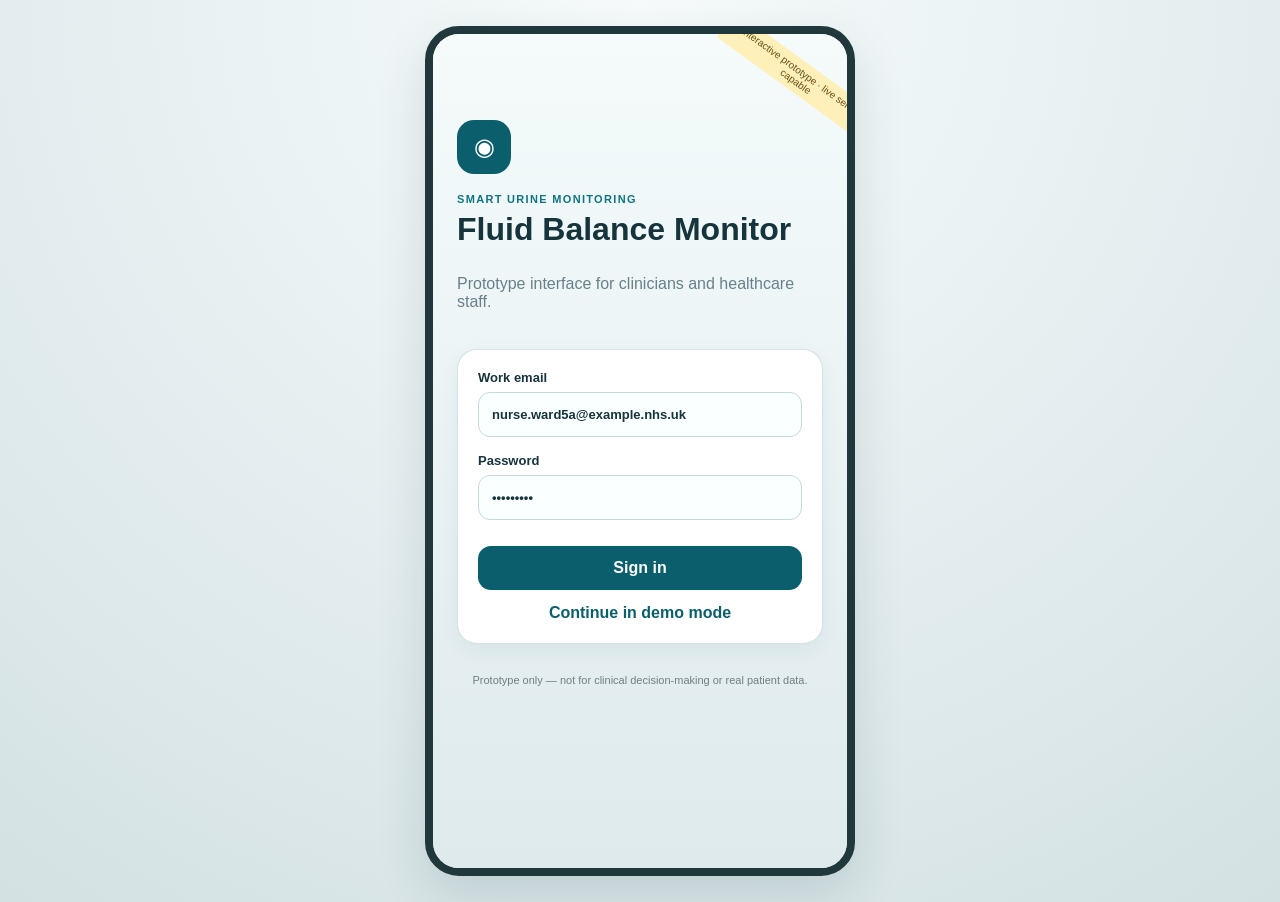
==== commit a97a0f6f: "Update index.html" ====
--- a/docs/index.html
+++ b/docs/index.html
@@ -1,12 +1,29 @@
 <!doctype html>
 <html lang="en">
+
 <head>
   <meta charset="utf-8">
-  <meta name="viewport" content="width=device-width, initial-scale=1, viewport-fit=cover">
-  <meta name="theme-color" content="#0b5f6d">
-  <title>Smart Urine Monitoring</title>
-  <link rel="stylesheet" href="styles.css">
+
+  <meta
+    name="viewport"
+    content="width=device-width, initial-scale=1, viewport-fit=cover"
+  >
+
+  <meta
+    name="theme-color"
+    content="#0b5f6d"
+  >
+
+  <title>
+    Smart Urine Monitoring
+  </title>
+
+  <link
+    rel="stylesheet"
+    href="styles.css"
+  >
 </head>
+
 
 <body>
 
@@ -16,7 +33,10 @@
     Interactive prototype · live sensor capable
   </div>
 
-  <!-- LOGIN -->
+
+  <!-- =====================================
+       LOGIN
+  ====================================== -->
 
   <section
     id="login-screen"
@@ -55,7 +75,7 @@
         <input
           id="email"
           type="email"
-          value="clinician@example.nhs.uk"
+          value="nurse.ward5a@example.nhs.uk"
           required
         >
       </label>
@@ -100,7 +120,9 @@
   </section>
 
 
-  <!-- APPLICATION -->
+  <!-- =====================================
+       MAIN APPLICATION
+  ====================================== -->
 
   <section
     id="app-screen"
@@ -116,7 +138,7 @@
         </p>
 
         <h2 id="page-title">
-          Scan urinary bag
+          Ward 5A patients
         </h2>
 
       </div>
@@ -139,23 +161,115 @@
     </header>
 
 
-    <!-- SCAN BAG -->
+    <!-- =====================================
+         PATIENT SELECTION
+    ====================================== -->
 
     <div
-      class="view active"
+      class="view"
+      data-view="patients"
+    >
+
+      <div class="section-intro">
+
+        <p class="eyebrow">
+          ASSIGNED WARD
+        </p>
+
+        <h3>
+          Ward 5A patients
+        </h3>
+
+        <p>
+          Select the patient before attaching
+          and scanning a urinary bag.
+          Each patient has an independent
+          monitoring record.
+        </p>
+
+      </div>
+
+
+      <div class="card ward-summary">
+
+        <div>
+          <span>
+            Healthcare professional
+          </span>
+
+          <strong>
+            Demo Nurse
+          </strong>
+        </div>
+
+        <div>
+          <span>
+            Assigned ward
+          </span>
+
+          <strong>
+            Ward 5A
+          </strong>
+        </div>
+
+      </div>
+
+
+      <div
+        id="patient-selection-list"
+        class="patient-selection-list"
+      ></div>
+
+    </div>
+
+
+    <!-- =====================================
+         SCAN BAG
+    ====================================== -->
+
+    <div
+      class="view"
       data-view="scan"
     >
 
+      <div class="selected-patient-banner card">
+
+        <div>
+
+          <p class="eyebrow">
+            SELECTED PATIENT
+          </p>
+
+          <strong id="scan-patient-name">
+            —
+          </strong>
+
+          <small id="scan-patient-details">
+            —
+          </small>
+
+        </div>
+
+
+        <button
+          class="small-btn"
+          data-go="patients"
+        >
+          Change patient
+        </button>
+
+      </div>
+
+
       <div class="section-intro">
 
         <h3>
-          Link a urinary bag
+          Link urinary bag
         </h3>
 
         <p>
-          The QR code supplies the bag ID,
-          patient ID, Nesso device ID
-          and bag capacity.
+          Scan the QR code only after confirming
+          the correct patient.
         </p>
 
       </div>
@@ -180,10 +294,12 @@
             <span></span>
             <span></span>
             <span></span>
+            <span></span>
           </div>
 
           <p>
-            Position the bag QR code inside the frame
+            Position the urinary bag QR code
+            inside the frame
           </p>
 
         </div>
@@ -211,18 +327,18 @@
         id="demo-scan"
         class="btn primary"
       >
-        Use demo QR code
+        Attach demo 200 mL bag
       </button>
 
 
       <div class="link-card">
 
         <strong>
-          Demo QR format
+          Demo QR
         </strong>
 
-        <code>
-          BAG=UB-2026-001|PATIENT=P-0001|DEVICE=NC-72X|CAPACITY_ML=2000
+        <code id="demo-qr-code-text">
+          Select a patient first
         </code>
 
       </div>
@@ -230,7 +346,9 @@
     </div>
 
 
-    <!-- PATIENT -->
+    <!-- =====================================
+         PATIENT DETAILS
+    ====================================== -->
 
     <div
       class="view"
@@ -239,88 +357,98 @@
 
       <div class="patient-hero card">
 
-        <div class="avatar">
-          DP
-        </div>
+        <div
+          id="patient-avatar"
+          class="avatar"
+        >
+          —
+        </div>
+
 
         <div>
 
           <p class="eyebrow">
-            LINKED PATIENT
+            SELECTED PATIENT
           </p>
 
-          <h3>
-            Demo Patient
+          <h3 id="patient-name">
+            —
           </h3>
 
           <p class="muted">
-            Patient ID
+
             <span id="patient-id">
-              P-0001
-            </span>
-          </p>
-
-        </div>
-
-
-        <span class="pill success">
-          Bag linked
-        </span>
-
-      </div>
-
-
-      <div class="card details-list">
-
-        <div>
-          <span>Ward</span>
-          <strong>Ward 5A</strong>
-        </div>
-
-        <div>
-          <span>Bed</span>
-          <strong>12</strong>
-        </div>
-
-        <div>
-          <span>Urinary bag</span>
-          <strong id="patient-bag-id">
-            Not scanned
-          </strong>
-        </div>
-
-        <div>
-          <span>Bag capacity</span>
-
-          <strong>
-            <span id="patient-bag-capacity">
               —
             </span>
+
+            · Bed
+
+            <span id="patient-bed">
+              —
+            </span>
+
+          </p>
+
+        </div>
+
+
+        <span
+          id="patient-monitoring-status"
+          class="pill"
+        >
+          Not monitoring
+        </span>
+
+      </div>
+
+
+      <div class="card details-list">
+
+        <div>
+          <span>Ward</span>
+          <strong id="patient-ward">—</strong>
+        </div>
+
+        <div>
+          <span>Bed</span>
+          <strong id="patient-bed-detail">—</strong>
+        </div>
+
+        <div>
+          <span>Urinary bag</span>
+          <strong id="patient-bag-id">Not attached</strong>
+        </div>
+
+        <div>
+          <span>Bag capacity</span>
+
+          <strong>
+            <span id="patient-bag-capacity">—</span>
             mL
           </strong>
         </div>
 
         <div>
-          <span>Capacity source</span>
-          <strong>QR code</strong>
-        </div>
-
-        <div>
           <span>Device</span>
-          <strong id="patient-device-id">
-            Not linked
-          </strong>
-        </div>
-
-        <div>
-          <span>Monitoring</span>
-          <strong>Continuous</strong>
-        </div>
-
-        <div>
-          <span>Last QR scan</span>
-          <strong id="last-scan-time">
-            Not scanned
+          <strong id="patient-device-id">Not linked</strong>
+        </div>
+
+        <div>
+          <span>Logging started</span>
+          <strong id="patient-logging-date">Not started</strong>
+        </div>
+
+        <div>
+          <span>Urine monitoring</span>
+          <strong>
+            3-minute windows
+          </strong>
+        </div>
+
+        <div>
+          <span>Configured range</span>
+          <strong>
+            50–150 mL / 3 min
           </strong>
         </div>
 
@@ -337,15 +465,17 @@
 
       <button
         class="btn ghost"
-        data-go="scan"
-      >
-        Scan a different bag
+        data-go="patients"
+      >
+        Back to patient list
       </button>
 
     </div>
 
 
-    <!-- LIVE DASHBOARD -->
+    <!-- =====================================
+         LIVE DASHBOARD
+    ====================================== -->
 
     <div
       class="view"
@@ -362,14 +492,19 @@
           !
         </div>
 
-        <div>
+
+        <div>
+
+          <div
+            id="alert-patient-context"
+            class="alert-context"
+          ></div>
 
           <strong id="alert-title">
             Alert
           </strong>
 
-          <p id="alert-message">
-          </p>
+          <p id="alert-message"></p>
 
         </div>
 
@@ -389,9 +524,23 @@
         <div>
 
           <p class="eyebrow">
-
-            <span id="dashboard-patient">
-              P-0001
+            CURRENT PATIENT
+          </p>
+
+          <h3 id="dashboard-patient-name">
+            —
+          </h3>
+
+          <p class="dashboard-patient-meta">
+
+            <span id="dashboard-patient-id">
+              —
+            </span>
+
+            · Bed
+
+            <span id="dashboard-bed">
+              —
             </span>
 
             ·
@@ -401,10 +550,6 @@
             </span>
 
           </p>
-
-          <h3>
-            Urinary bag status
-          </h3>
 
         </div>
 
@@ -465,26 +610,14 @@
         <p class="progress-caption">
 
           <span>
-
-            <strong id="bag-percent">
-              0
-            </strong>
-
+            <strong id="bag-percent">0</strong>
             % full
-
-          </span>
-
+          </span>
 
           <span>
-
             Capacity:
-
-            <strong id="bag-capacity-display">
-              —
-            </strong>
-
+            <strong id="bag-capacity-display">—</strong>
             mL
-
           </span>
 
         </p>
@@ -500,24 +633,19 @@
       </div>
 
 
-      <!-- HOURLY URINE -->
+      <!-- 3-MINUTE URINE -->
 
       <div class="metric-grid">
 
         <div class="card mini-metric">
 
           <span>
-            Current hour urine
-          </span>
-
-          <strong>
-
-            <span id="hourly-urine-value">
-              0.0
-            </span>
-
+            Current 3-minute urine
+          </span>
+
+          <strong>
+            <span id="hourly-urine-value">0.0</span>
             mL
-
           </strong>
 
           <small id="hourly-status">
@@ -530,19 +658,17 @@
         <div class="card mini-metric">
 
           <span>
-            Hourly range
-          </span>
-
-          <strong>
-
+            3-minute range
+          </span>
+
+          <strong>
             <span id="hourly-range-display">
-              50–200
+              50–150
             </span>
-
           </strong>
 
           <small>
-            mL/hour
+            mL / 3 min
           </small>
 
         </div>
@@ -583,90 +709,46 @@
           </span>
 
           <strong>
-
-            <span id="sensor-total-value">
-              0.0
-            </span>
-
+            <span id="sensor-total-value">0.0</span>
             mL
-
           </strong>
 
         </div>
 
 
         <div class="sensor-row">
-
-          <span>
-            Clarity
-          </span>
-
-          <strong id="clarity-value">
-            UNKNOWN
-          </strong>
-
-        </div>
-
+          <span>Clarity</span>
+          <strong id="clarity-value">UNKNOWN</strong>
+        </div>
 
         <div class="sensor-row">
-
-          <span>
-            Pulses
-          </span>
-
-          <strong id="pulses-value">
-            0
-          </strong>
-
-        </div>
-
+          <span>Pulses</span>
+          <strong id="pulses-value">0</strong>
+        </div>
 
         <div class="sensor-row">
-
-          <span>
-            Turbidity raw
-          </span>
-
-          <strong id="raw-value">
-            0
-          </strong>
-
-        </div>
-
+          <span>Turbidity raw</span>
+          <strong id="raw-value">0</strong>
+        </div>
 
         <div class="sensor-row">
 
-          <span>
-            Vout
-          </span>
-
-          <strong>
-
-            <span id="vout-value">
-              0.00
-            </span>
-
+          <span>Vout</span>
+
+          <strong>
+            <span id="vout-value">0.00</span>
             V
-
-          </strong>
-
-        </div>
-
+          </strong>
+
+        </div>
 
         <div class="sensor-row">
 
-          <span>
-            Vin
-          </span>
-
-          <strong>
-
-            <span id="vin-value">
-              0.00
-            </span>
-
+          <span>Vin</span>
+
+          <strong>
+            <span id="vin-value">0.00</span>
             V
-
           </strong>
 
         </div>
@@ -686,7 +768,7 @@
             id="simulate-reading"
             class="btn ghost compact"
           >
-            +250 mL demo
+            +25 mL demo
           </button>
 
         </div>
@@ -708,13 +790,13 @@
         <div>
 
           <strong>
-            Two independent alert systems
+            Two independent alerts
           </strong>
 
           <p>
-            Bag fullness uses QR capacity.
-            Hourly urine uses the configured
-            lower/upper hourly range.
+            Bag capacity alerts use a rising chime.
+            Abnormal urine-production alerts use
+            a separate urgent alarm.
           </p>
 
         </div>
@@ -734,19 +816,42 @@
         class="btn primary"
         data-go="chart"
       >
-        Open fluid balance chart
+        Open this patient's fluid balance chart
       </button>
 
     </div>
 
 
-    <!-- FLUID BALANCE CHART -->
+    <!-- =====================================
+         FLUID BALANCE CHART
+    ====================================== -->
 
     <div
       class="view"
       data-view="chart"
     >
 
+      <div class="selected-patient-banner card">
+
+        <div>
+
+          <p class="eyebrow">
+            FLUID BALANCE FOR
+          </p>
+
+          <strong id="chart-patient-name">
+            —
+          </strong>
+
+          <small id="chart-patient-details">
+            —
+          </small>
+
+        </div>
+
+      </div>
+
+
       <div class="section-intro">
 
         <h3>
@@ -754,9 +859,10 @@
         </h3>
 
         <p>
-          Urine output is logged automatically.
-          Nursing staff enter the other
-          input/output values.
+          Urine output is logged automatically
+          for the selected patient.
+          Other fluid input/output values
+          are entered manually.
         </p>
 
       </div>
@@ -767,17 +873,12 @@
         <div>
 
           <span class="eyebrow">
-            CURRENT HOUR
-          </span>
-
-          <strong>
-
-            <span id="chart-hourly-volume">
-              0.0
-            </span>
-
+            CURRENT 3-MINUTE WINDOW
+          </span>
+
+          <strong>
+            <span id="chart-hourly-volume">0.0</span>
             mL urine
-
           </strong>
 
           <small id="chart-source">
@@ -803,15 +904,14 @@
           id="add-current-hour"
           class="btn secondary compact"
         >
-          + Current hour
+          + Current 3-minute window
         </button>
-
 
         <button
           id="export-fluid-csv"
           class="btn ghost compact"
         >
-          Export CSV
+          Export patient CSV
         </button>
 
       </div>
@@ -854,9 +954,7 @@
 
             <tr>
 
-              <th>
-                Oral
-              </th>
+              <th>Oral</th>
 
               <th>
                 IV
@@ -879,18 +977,12 @@
               <th class="auto-head">
                 Urine
                 <br>
-                <small>
-                  Auto
-                </small>
+                <small>Auto</small>
               </th>
 
-              <th>
-                Drain
-              </th>
-
-              <th>
-                Vomit
-              </th>
+              <th>Drain</th>
+
+              <th>Vomit</th>
 
               <th>
                 Running
@@ -913,8 +1005,8 @@
 
       <p class="table-hint">
         ↔ Swipe horizontally on a phone.
-        Urine cells are read-only and come
-        from the Nesso feed.
+        Urine cells are read-only and belong
+        only to the selected patient.
       </p>
 
 
@@ -927,13 +1019,8 @@
           </span>
 
           <strong>
-
-            <span id="summary-input">
-              0
-            </span>
-
+            <span id="summary-input">0</span>
             mL
-
           </strong>
 
         </div>
@@ -946,13 +1033,8 @@
           </span>
 
           <strong>
-
-            <span id="summary-output">
-              0
-            </span>
-
+            <span id="summary-output">0</span>
             mL
-
           </strong>
 
         </div>
@@ -977,13 +1059,15 @@
         id="reset-fluid-session"
         class="btn ghost"
       >
-        Start new fluid-balance session
+        Start new fluid-balance session for this patient
       </button>
 
     </div>
 
 
-    <!-- ALERTS -->
+    <!-- =====================================
+         WARD ALERTS
+    ====================================== -->
 
     <div
       class="view"
@@ -992,13 +1076,18 @@
 
       <div class="section-intro">
 
+        <p class="eyebrow">
+          WARD 5A
+        </p>
+
         <h3>
-          Alerts & notifications
+          Patient alerts
         </h3>
 
         <p>
-          Bag-capacity alerts and hourly
-          urine-output alerts appear separately.
+          Alerts from all monitored patients
+          assigned to the logged-in healthcare
+          professional are shown here.
         </p>
 
       </div>
@@ -1007,33 +1096,14 @@
       <div
         id="notification-list"
         class="notification-list"
-      >
-
-        <div class="empty-state">
-
-          <div>
-            🔔
-          </div>
-
-          <strong>
-            No alerts yet
-          </strong>
-
-          <p>
-            Alerts will appear here when
-            a bag milestone is reached
-            or hourly urine is outside
-            the configured range.
-          </p>
-
-        </div>
-
-      </div>
+      ></div>
 
     </div>
 
 
-    <!-- SETTINGS -->
+    <!-- =====================================
+         SETTINGS
+    ====================================== -->
 
     <div
       class="view"
@@ -1043,75 +1113,50 @@
       <div class="section-intro">
 
         <h3>
-          Alert settings
+          Monitoring settings
         </h3>
 
         <p>
-          The bag capacity comes from
-          the QR code.
-          Hourly urine limits are
-          configured separately.
-        </p>
-
-      </div>
-
-
-      <!-- BAG SETTING -->
+          Bag capacity is obtained from the QR code.
+          Urine-production limits are configured
+          separately.
+        </p>
+
+      </div>
+
 
       <div class="card settings-card">
 
         <p class="eyebrow">
-          URINARY BAG
-        </p>
-
-        <div>
-
-          <span>
-            Bag ID
-          </span>
-
-          <strong id="settings-bag-id">
-            Not scanned
-          </strong>
-
-        </div>
-
-
-        <div>
-
-          <span>
-            Capacity
-          </span>
-
-          <strong>
-
-            <span id="settings-bag-capacity">
-              —
-            </span>
-
+          SELECTED PATIENT
+        </p>
+
+        <div>
+          <span>Patient</span>
+          <strong id="settings-patient-name">None selected</strong>
+        </div>
+
+        <div>
+          <span>Patient ID</span>
+          <strong id="settings-patient-id">—</strong>
+        </div>
+
+        <div>
+          <span>Bag</span>
+          <strong id="settings-bag-id">—</strong>
+        </div>
+
+        <div>
+          <span>Bag capacity</span>
+
+          <strong>
+            <span id="settings-bag-capacity">—</span>
             mL
-
-          </strong>
-
-        </div>
-
-
-        <div>
-
-          <span>
-            Capacity source
-          </span>
-
-          <strong>
-            QR code
-          </strong>
-
-        </div>
-
-      </div>
-
-
-      <!-- HOURLY THRESHOLDS -->
+          </strong>
+        </div>
+
+      </div>
+
 
       <form
         id="hourly-threshold-form"
@@ -1119,13 +1164,13 @@
       >
 
         <p class="eyebrow">
-          HOURLY URINE OUTPUT
+          3-MINUTE URINE OUTPUT
         </p>
 
 
         <label>
 
-          Lower hourly threshold (mL/hour)
+          Lower threshold (mL / 3 min)
 
           <input
             id="hourly-min-input"
@@ -1141,7 +1186,7 @@
 
         <label>
 
-          Upper hourly threshold (mL/hour)
+          Upper threshold (mL / 3 min)
 
           <input
             id="hourly-max-input"
@@ -1149,7 +1194,7 @@
             min="1"
             max="5000"
             step="1"
-            value="200"
+            value="150"
           >
 
         </label>
@@ -1159,7 +1204,7 @@
           type="submit"
           class="btn primary"
         >
-          Save hourly thresholds
+          Save 3-minute thresholds
         </button>
 
 
@@ -1168,47 +1213,67 @@
           type="button"
           class="btn secondary"
         >
-          Evaluate current hour now (demo)
+          Evaluate current patient's window now
         </button>
 
 
         <p class="helper">
-          High hourly output can alert immediately.
-          Low hourly output is normally evaluated
-          after the hour ends.
-          “Evaluate current hour now” is included
-          only to demonstrate the low-output alert
-          without waiting for the hour to finish.
+          Above 150 mL can trigger immediately.
+          Below 50 mL is normally evaluated
+          when the 3-minute window ends.
         </p>
 
       </form>
 
 
+      <div class="card form-card">
+
+        <p class="eyebrow">
+          ALERT SOUNDS
+        </p>
+
+        <p class="helper">
+          Bag alerts and urine-production alerts
+          have different sounds.
+        </p>
+
+
+        <div class="chart-actions">
+
+          <button
+            id="test-bag-sound"
+            type="button"
+            class="btn secondary compact"
+          >
+            Test bag sound
+          </button>
+
+
+          <button
+            id="test-urine-sound"
+            type="button"
+            class="btn secondary compact"
+          >
+            Test urine sound
+          </button>
+
+        </div>
+
+      </div>
+
+
       <div class="card settings-card">
 
         <div>
-
-          <span>
-            Patient
-          </span>
-
-          <strong id="settings-patient-id">
-            P-0001
-          </strong>
-
-        </div>
-
-
-        <div>
-
-          <span>
-            Data source
-          </span>
-
+          <span>Assigned ward</span>
+          <strong>Ward 5A</strong>
+        </div>
+
+        <div>
+          <span>Data source</span>
           <strong id="settings-source">
             Waiting for live feed
           </strong>
-
         </div>
 
       </div>
@@ -1216,12 +1281,23 @@
     </div>
 
 
-    <!-- NAVIGATION -->
+    <!-- =====================================
+         BOTTOM NAVIGATION
+    ====================================== -->
 
     <nav class="bottom-nav">
 
       <button
         class="nav-item active"
+        data-go="patients"
+      >
+        <span>☷</span>
+        <small>Patients</small>
+      </button>
+
+
+      <button
+        class="nav-item"
         data-go="scan"
       >
         <span>⌗</span>
--- a/docs/styles.css
+++ b/docs/styles.css
@@ -9,29 +9,23 @@
   --primary-soft: #e4f1f3;
   --success: #16794a;
   --success-soft: #e6f4ed;
+  --warning: #a86a00;
+  --warning-soft: #fff5d8;
   --danger: #b52b35;
   --danger-soft: #fff0f1;
-
-  --shadow:
-    0 18px 50px
-    rgba(20, 55, 63, 0.14);
-}
-
+  --shadow: 0 18px 50px rgba(20,55,63,.14);
+}
 
 * {
   box-sizing: border-box;
 }
 
-
 html {
   background: #dce8ea;
 }
 
-
 body {
-
   margin: 0;
-
   min-height: 100vh;
 
   font-family:
@@ -42,8 +36,7 @@
     "Segoe UI",
     sans-serif;
 
-  color:
-    var(--ink);
+  color: var(--ink);
 
   background:
     radial-gradient(
@@ -52,23 +45,18 @@
       #dfeaec 68%,
       #d3e1e3 100%
     );
-
-}
-
+}
 
 button,
 input {
   font: inherit;
 }
 
-
 button {
   cursor: pointer;
 }
 
-
 .app-shell {
-
   position: relative;
 
   width:
@@ -85,9 +73,7 @@
 
   overflow-x:
     hidden;
-
-}
-
+}
 
 @media (min-width: 700px) {
 
@@ -97,7 +83,8 @@
 
   .app-shell {
 
-    min-height: 850px;
+    min-height:
+      850px;
 
     height:
       min(
@@ -118,16 +105,19 @@
 
 }
 
-
 .prototype-ribbon {
 
-  position: absolute;
-
-  z-index: 30;
-
-  right: -42px;
-
-  top: 27px;
+  position:
+    absolute;
+
+  z-index:
+    30;
+
+  right:
+    -42px;
+
+  top:
+    27px;
 
   transform:
     rotate(36deg);
@@ -151,18 +141,15 @@
     #655015;
 
 }
-
 
 .screen {
   display: none;
   min-height: 100vh;
 }
 
-
 .screen.active {
   display: block;
 }
-
 
 .auth-screen {
 
@@ -179,35 +166,40 @@
 
 }
 
-
 .brand-block {
   margin-bottom: 38px;
 }
 
-
 .brand-mark {
 
-  width: 54px;
-
-  height: 54px;
-
-  border-radius: 17px;
-
-  display: grid;
-
-  place-items: center;
+  width:
+    54px;
+
+  height:
+    54px;
+
+  border-radius:
+    17px;
+
+  display:
+    grid;
+
+  place-items:
+    center;
 
   background:
     var(--primary);
 
-  color: white;
-
-  font-size: 24px;
-
-  margin-bottom: 19px;
-
-}
-
+  color:
+    white;
+
+  font-size:
+    24px;
+
+  margin-bottom:
+    19px;
+
+}
 
 .eyebrow {
 
@@ -221,13 +213,12 @@
     800;
 
   letter-spacing:
-    0.12em;
+    .12em;
 
   color:
     var(--primary-2);
 
 }
-
 
 h1,
 h2,
@@ -237,35 +228,29 @@
   margin-top: 0;
 }
 
-
 h1 {
   font-size: 32px;
 }
-
 
 h2 {
   font-size: 21px;
   margin: 0;
 }
 
-
 h3 {
   font-size: 20px;
   margin-bottom: 7px;
 }
 
-
 h4 {
   font-size: 16px;
 }
-
 
 .muted,
 .section-intro p,
 .helper {
   color: var(--muted);
 }
-
 
 .card {
 
@@ -278,7 +263,7 @@
       208,
       225,
       228,
-      0.92
+      .92
     );
 
   border-radius:
@@ -290,20 +275,19 @@
       35,
       75,
       84,
-      0.06
+      .06
     );
 
 }
-
 
 .form-card {
   padding: 20px;
 }
 
-
 label {
 
-  display: block;
+  display:
+    block;
 
   font-size:
     13px;
@@ -315,13 +299,13 @@
     16px;
 
 }
-
 
 input[type="email"],
 input[type="password"],
 input[type="number"] {
 
-  width: 100%;
+  width:
+    100%;
 
   margin-top:
     7px;
@@ -343,7 +327,6 @@
 
 }
 
-
 input:focus {
 
   border-color:
@@ -354,12 +337,13 @@
 
 }
 
-
 .btn {
 
-  width: 100%;
-
-  border: 0;
+  width:
+    100%;
+
+  border:
+    0;
 
   border-radius:
     13px;
@@ -375,7 +359,6 @@
 
 }
 
-
 .btn.primary {
 
   background:
@@ -385,7 +368,6 @@
     white;
 
 }
-
 
 .btn.secondary {
 
@@ -400,7 +382,6 @@
 
 }
 
-
 .btn.ghost {
 
   background:
@@ -414,28 +395,32 @@
 
 }
 
-
 .btn.compact {
 
-  margin-top: 0;
-
-  padding: 10px;
-
-  font-size: 12px;
-
-}
-
+  margin-top:
+    0;
+
+  padding:
+    10px;
+
+  font-size:
+    12px;
+
+}
 
 .text-btn {
 
-  display: block;
+  display:
+    block;
 
   margin:
     13px auto 0;
 
-  background: none;
-
-  border: 0;
+  background:
+    none;
+
+  border:
+    0;
 
   color:
     var(--primary);
@@ -445,7 +430,6 @@
 
 }
 
-
 .clinical-note {
 
   margin:
@@ -465,22 +449,23 @@
 
 }
 
-
 #app-screen {
   padding-bottom: 92px;
 }
 
-
 .topbar {
 
   position:
     sticky;
 
-  top: 0;
-
-  z-index: 20;
-
-  display: flex;
+  top:
+    0;
+
+  z-index:
+    20;
+
+  display:
+    flex;
 
   align-items:
     center;
@@ -496,7 +481,7 @@
       237,
       244,
       245,
-      0.94
+      .94
     );
 
   border-bottom:
@@ -504,7 +489,6 @@
 
 }
 
-
 .icon-button {
 
   position:
@@ -527,7 +511,6 @@
 
 }
 
-
 .notification-dot {
 
   position:
@@ -553,32 +536,28 @@
 
 }
 
-
 .hidden {
   display: none !important;
 }
 
-
 .view {
 
-  display: none;
+  display:
+    none;
 
   padding:
     20px 18px 26px;
 
 }
-
 
 .view.active {
   display: block;
 }
 
-
 .section-intro {
   margin-bottom: 18px;
 }
 
-
 .section-intro p {
 
   font-size:
@@ -589,7 +568,6 @@
 
 }
 
-
 .camera-card {
 
   position:
@@ -612,7 +590,6 @@
 
 }
 
-
 #camera {
 
   width:
@@ -629,12 +606,10 @@
 
 }
 
-
 .camera-card.camera-on #camera {
   display: block;
 }
 
-
 .camera-placeholder {
 
   position:
@@ -666,11 +641,7 @@
 
 }
 
-
 .scan-frame {
-
-  position:
-    relative;
 
   width:
     190px;
@@ -686,7 +657,6 @@
 
 }
 
-
 .status-line {
 
   font-size:
@@ -699,7 +669,6 @@
     12px 3px 2px;
 
 }
-
 
 .link-card {
 
@@ -720,7 +689,6 @@
 
 }
 
-
 .link-card code {
 
   display:
@@ -729,8 +697,13 @@
   margin-top:
     7px;
 
-}
-
+  white-space:
+    normal;
+
+  word-break:
+    break-word;
+
+}
 
 .patient-hero {
 
@@ -754,7 +727,6 @@
 
 }
 
-
 .avatar {
 
   width:
@@ -783,7 +755,6 @@
 
 }
 
-
 .pill {
 
   display:
@@ -809,7 +780,6 @@
 
 }
 
-
 .pill.success {
 
   background:
@@ -820,6 +790,15 @@
 
 }
 
+.pill.warning {
+
+  background:
+    var(--warning-soft);
+
+  color:
+    var(--warning);
+
+}
 
 .pill.danger {
 
@@ -831,17 +810,17 @@
 
 }
 
+.details-list,
+.settings-card {
+
+  padding:
+    5px 15px;
+
+}
 
 .details-list {
-
-  padding:
-    5px 15px;
-
-  margin-bottom:
-    14px;
-
-}
-
+  margin-bottom: 14px;
+}
 
 .details-list > div,
 .settings-card > div {
@@ -866,7 +845,6 @@
 
 }
 
-
 .dashboard-head {
 
   display:
@@ -883,12 +861,10 @@
 
 }
 
-
 .metric-card {
   padding: 18px;
 }
 
-
 .metric-topline {
 
   display:
@@ -903,8 +879,10 @@
   font-size:
     13px;
 
-}
-
+  gap:
+    10px;
+
+}
 
 .big-number {
 
@@ -919,7 +897,6 @@
 
 }
 
-
 .big-number small {
 
   font-size:
@@ -933,7 +910,6 @@
 
 }
 
-
 .progress-track {
 
   height:
@@ -950,7 +926,6 @@
 
 }
 
-
 .progress-fill {
 
   height:
@@ -964,12 +939,13 @@
 
 }
 
+.progress-fill.warning {
+  background: #d08b13;
+}
 
 .progress-fill.danger {
-  background:
-    var(--danger);
-}
-
+  background: var(--danger);
+}
 
 .progress-caption {
 
@@ -987,7 +963,6 @@
 
 }
 
-
 .metric-grid {
 
   display:
@@ -1004,12 +979,10 @@
 
 }
 
-
 .mini-metric {
   padding: 15px;
 }
 
-
 .mini-metric span,
 .mini-metric small {
 
@@ -1024,7 +997,6 @@
 
 }
 
-
 .mini-metric strong {
 
   display:
@@ -1038,7 +1010,6 @@
 
 }
 
-
 .source-card {
 
   margin-top:
@@ -1049,7 +1020,6 @@
 
 }
 
-
 .source-header {
 
   display:
@@ -1058,8 +1028,10 @@
   justify-content:
     space-between;
 
-}
-
+  gap:
+    12px;
+
+}
 
 .sensor-row {
 
@@ -1080,7 +1052,6 @@
 
 }
 
-
 .button-row {
 
   display:
@@ -1097,21 +1068,19 @@
 
 }
 
-
 .helper {
 
   font-size:
     10px;
 
   line-height:
-    1.4;
+    1.45;
 
   margin:
     9px 0 0;
 
 }
 
-
 .threshold-callout {
 
   display:
@@ -1123,6 +1092,9 @@
   align-items:
     center;
 
+  gap:
+    12px;
+
   margin-top:
     11px;
 
@@ -1131,7 +1103,6 @@
 
 }
 
-
 .small-btn {
 
   border:
@@ -1157,7 +1128,6 @@
 
 }
 
-
 .alert-banner {
 
   display:
@@ -1186,7 +1156,6 @@
 
 }
 
-
 .alert-icon {
 
   width:
@@ -1215,7 +1184,6 @@
 
 }
 
-
 .notification-list {
 
   display:
@@ -1226,7 +1194,6 @@
 
 }
 
-
 .notification-card {
 
   padding:
@@ -1237,6 +1204,13 @@
 
 }
 
+.notification-card.bag {
+  border-left-color: #d08b13;
+}
+
+.notification-card.hourly {
+  border-left-color: var(--danger);
+}
 
 .empty-state {
 
@@ -1257,41 +1231,13 @@
 
 }
 
-
-#threshold-range {
-  width: 100%;
-  accent-color:
-    var(--primary);
-}
-
-
-.range-labels {
-
-  display:
-    flex;
-
-  justify-content:
-    space-between;
-
-  font-size:
-    10px;
-
-  color:
-    var(--muted);
-
-}
-
+.threshold-form {
+  margin-top: 12px;
+}
 
 .settings-card {
-
-  margin-top:
-    12px;
-
-  padding:
-    5px 15px;
-
-}
-
+  margin-top: 12px;
+}
 
 .bottom-nav {
 
@@ -1311,13 +1257,13 @@
     translateX(-50%);
 
   width:
-    min(100%, 430px);
+    min(100%,430px);
 
   display:
     grid;
 
   grid-template-columns:
-    repeat(6, 1fr);
+    repeat(6,1fr);
 
   min-height:
     75px;
@@ -1330,7 +1276,7 @@
       255,
       255,
       255,
-      0.97
+      .97
     );
 
   border-top:
@@ -1338,7 +1284,6 @@
 
 }
 
-
 .nav-item {
 
   border:
@@ -1370,12 +1315,9 @@
 
 }
 
-
 .nav-item span {
-  font-size:
-    20px;
-}
-
+  font-size: 20px;
+}
 
 .nav-item small {
 
@@ -1387,7 +1329,6 @@
 
 }
 
-
 .nav-item.active {
 
   color:
@@ -1397,7 +1338,6 @@
     #edf7f8;
 
 }
-
 
 .toast {
 
@@ -1435,10 +1375,9 @@
     white;
 
   transition:
-    0.25s;
-
-}
-
+    .25s;
+
+}
 
 .toast.show {
 
@@ -1451,10 +1390,7 @@
 }
 
 
-/* -------------------------
-   FLUID BALANCE TABLE
--------------------------- */
-
+/* FLUID BALANCE TABLE */
 
 .live-strip {
 
@@ -1478,7 +1414,6 @@
 
 }
 
-
 .live-strip strong {
 
   display:
@@ -1488,7 +1423,6 @@
     14px;
 
 }
-
 
 .live-strip small {
 
@@ -1506,7 +1440,6 @@
 
 }
 
-
 .chart-actions {
 
   display:
@@ -1523,7 +1456,6 @@
 
 }
 
-
 .fluid-table-wrap {
 
   overflow-x:
@@ -1532,8 +1464,10 @@
   border-radius:
     16px;
 
-}
-
+  -webkit-overflow-scrolling:
+    touch;
+
+}
 
 .fluid-table {
 
@@ -1554,7 +1488,6 @@
 
 }
 
-
 .fluid-table th,
 .fluid-table td {
 
@@ -1572,7 +1505,6 @@
 
 }
 
-
 .fluid-table thead th {
 
   background:
@@ -1586,7 +1518,6 @@
 
 }
 
-
 .fluid-table .group-head th {
 
   background:
@@ -1597,7 +1528,6 @@
 
 }
 
-
 .fluid-table .auto-head {
 
   background:
@@ -1607,7 +1537,6 @@
     var(--success);
 
 }
-
 
 .fluid-table input {
 
@@ -1631,7 +1560,6 @@
 
 }
 
-
 .fluid-table input.initials-input {
 
   width:
@@ -1642,7 +1570,6 @@
 
 }
 
-
 .fluid-table .auto-urine {
 
   min-width:
@@ -1659,7 +1586,6 @@
 
 }
 
-
 .fluid-table .calc-cell {
 
   background:
@@ -1670,18 +1596,13 @@
 
 }
 
-
 .balance-positive {
-  color:
-    var(--success);
-}
-
+  color: var(--success);
+}
 
 .balance-negative {
-  color:
-    var(--danger);
-}
-
+  color: var(--danger);
+}
 
 .time-cell {
 
@@ -1693,7 +1614,6 @@
 
 }
 
-
 .table-hint {
 
   margin:
@@ -1710,7 +1630,6 @@
 
 }
 
-
 .balance-summary {
 
   padding:
@@ -1721,7 +1640,6 @@
 
 }
 
-
 .balance-summary > div {
 
   display:
@@ -1740,31 +1658,3 @@
     12px;
 
 }
-
-
-.chart-note {
-
-  margin-top:
-    10px;
-
-  padding:
-    14px 15px;
-
-}
-
-
-.chart-note p {
-
-  margin:
-    5px 0 0;
-
-  color:
-    var(--muted);
-
-  font-size:
-    10px;
-
-  line-height:
-    1.5;
-
-}
